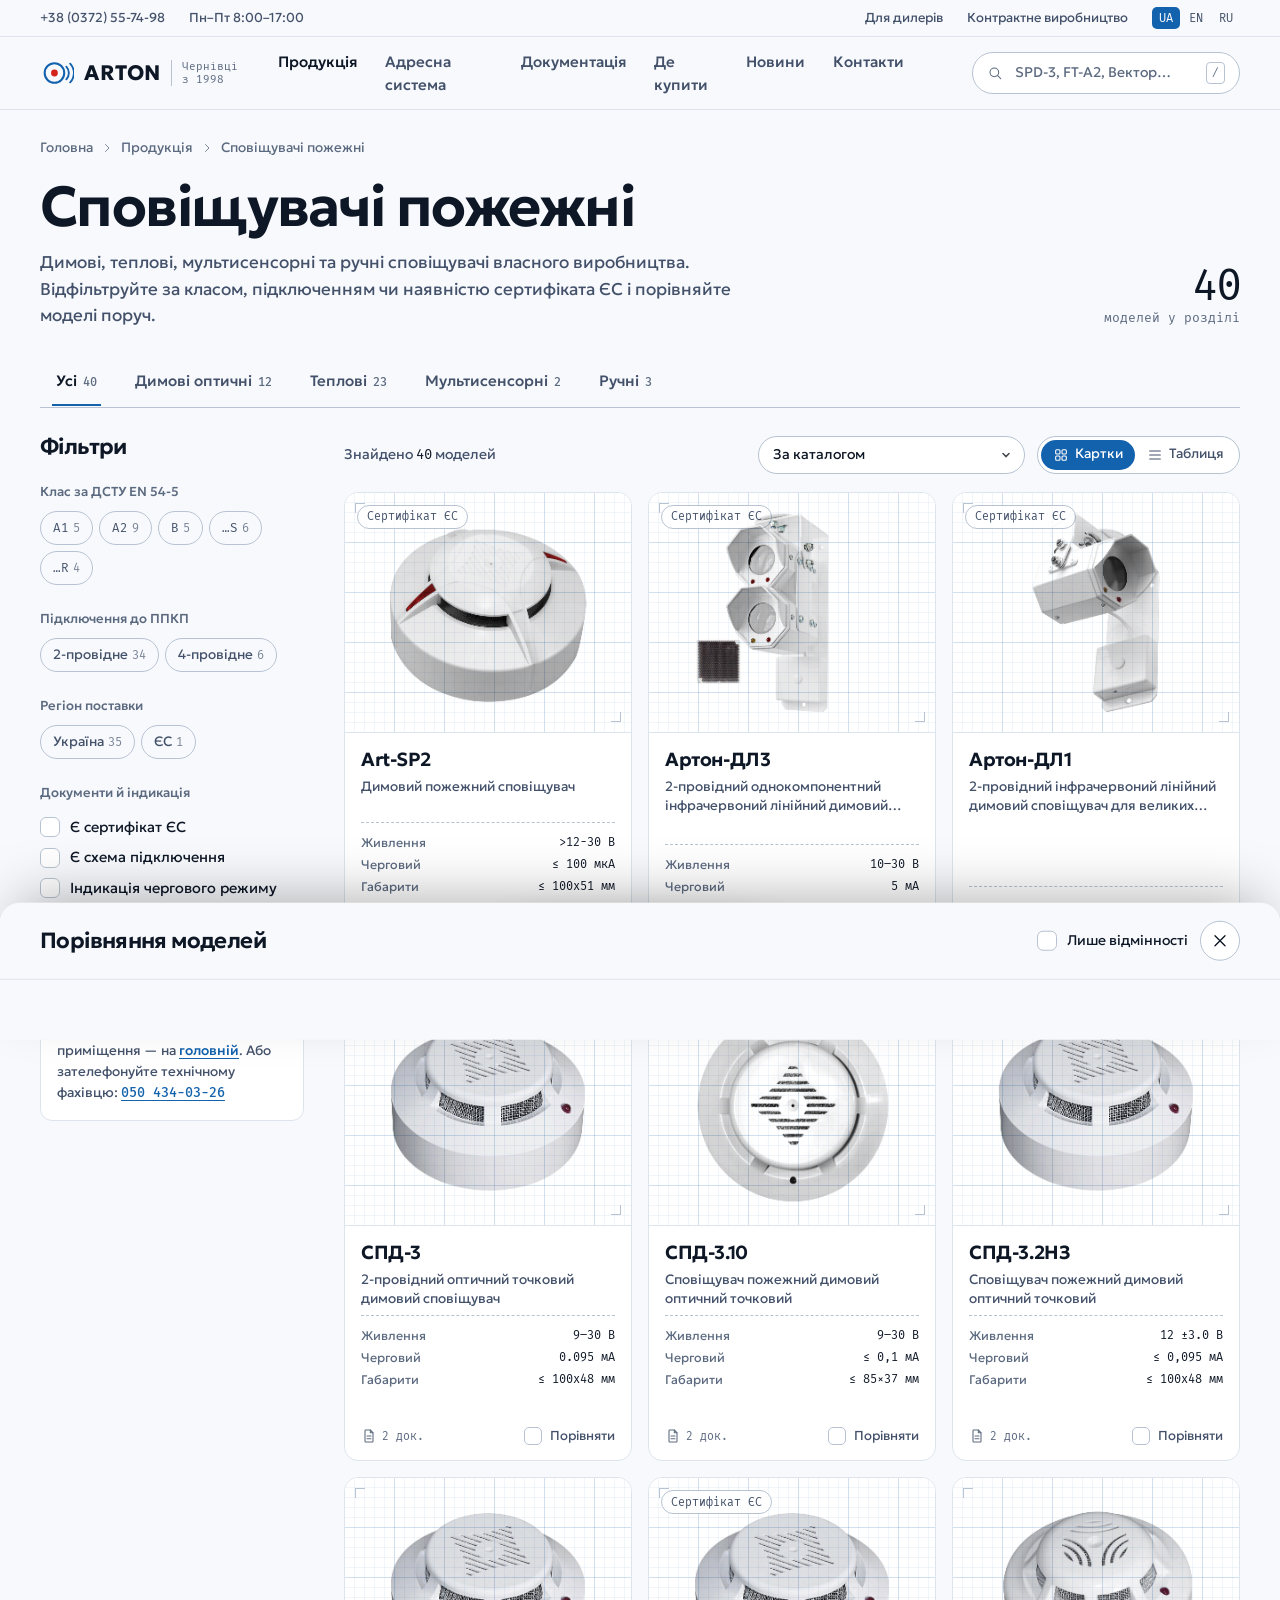
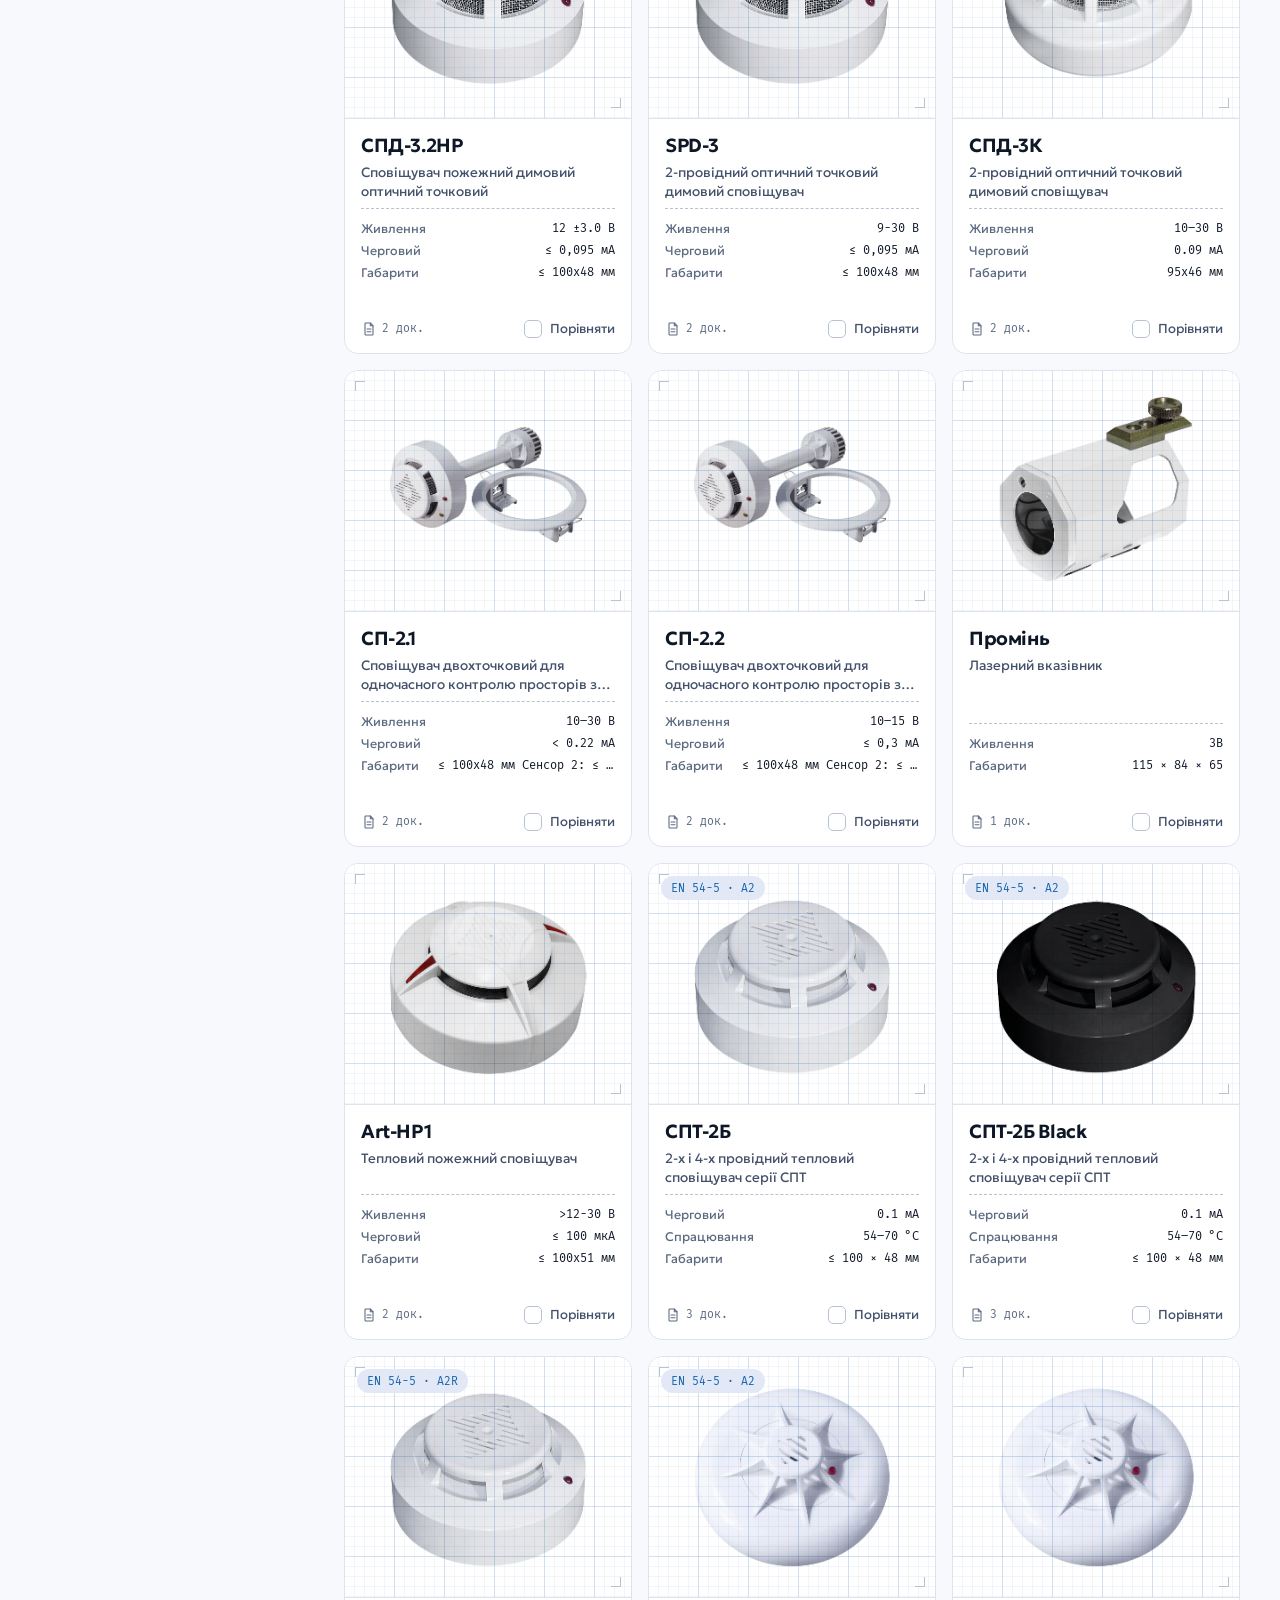
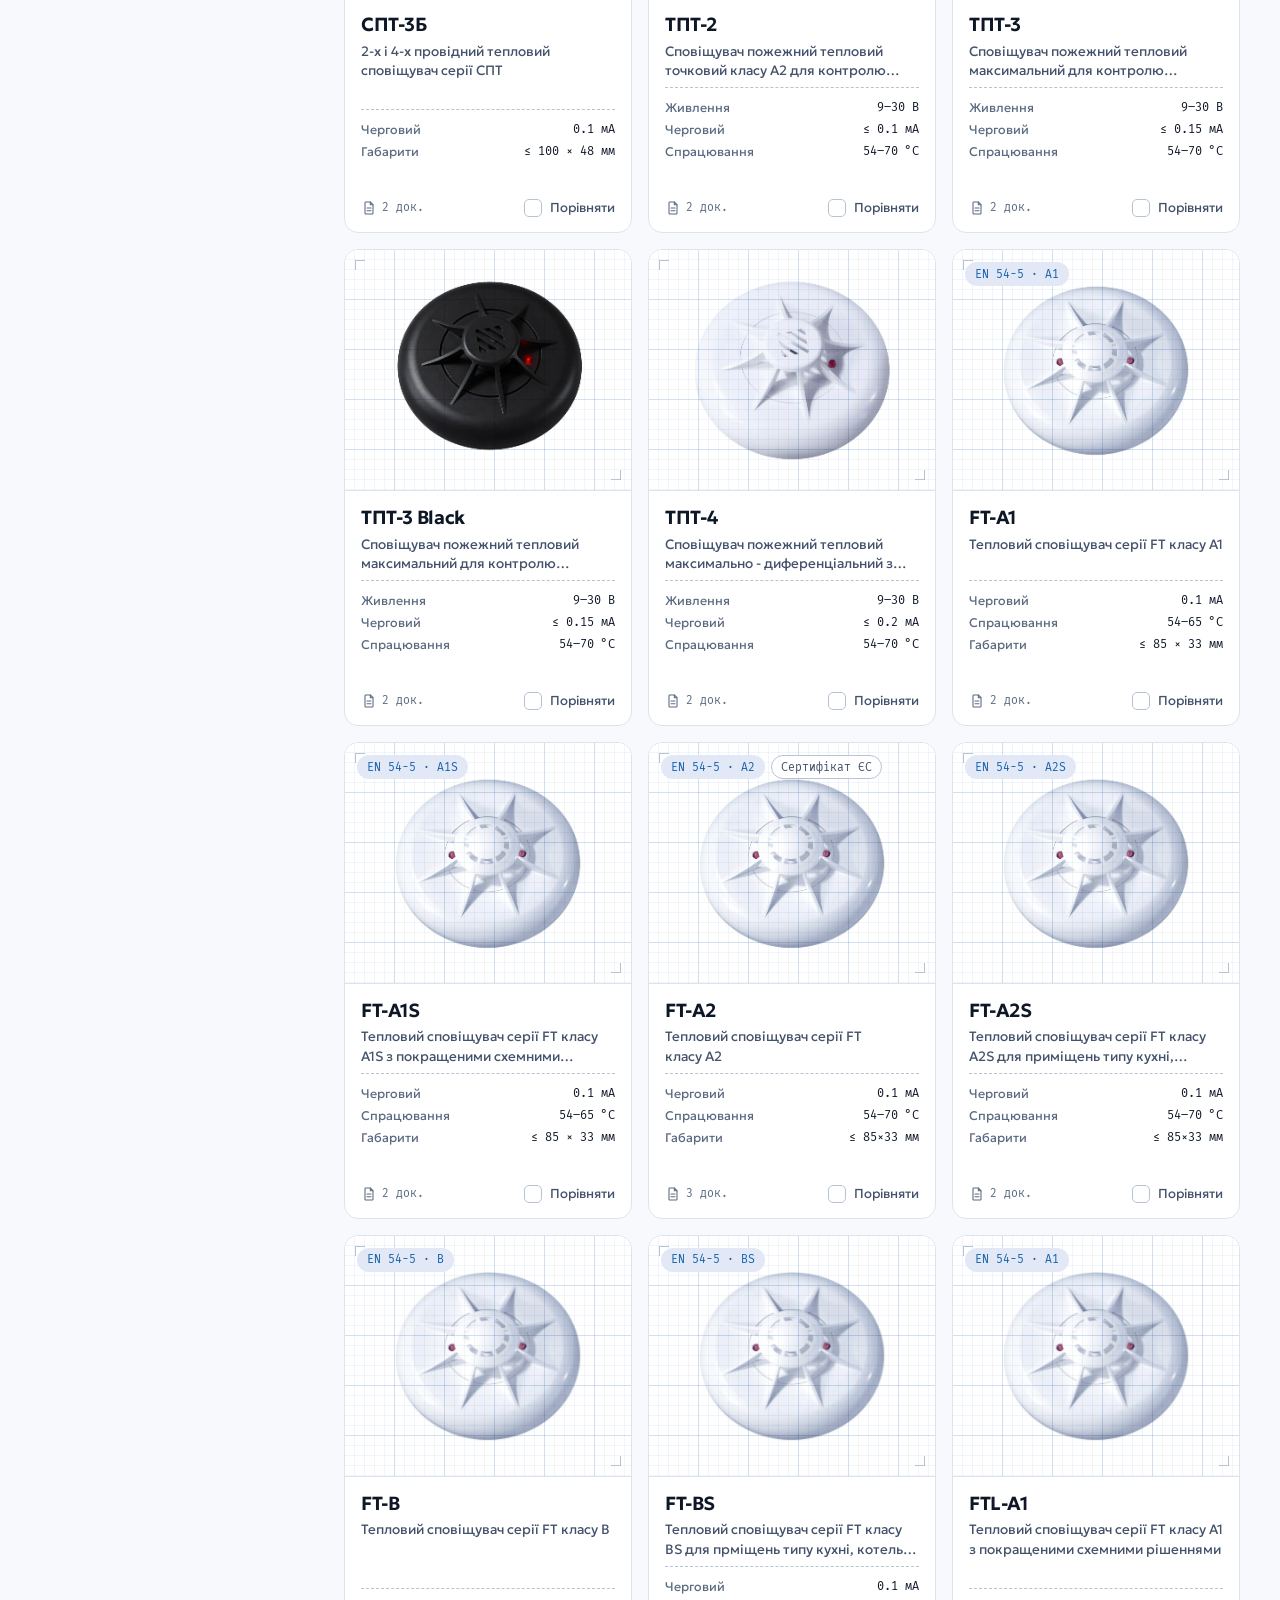
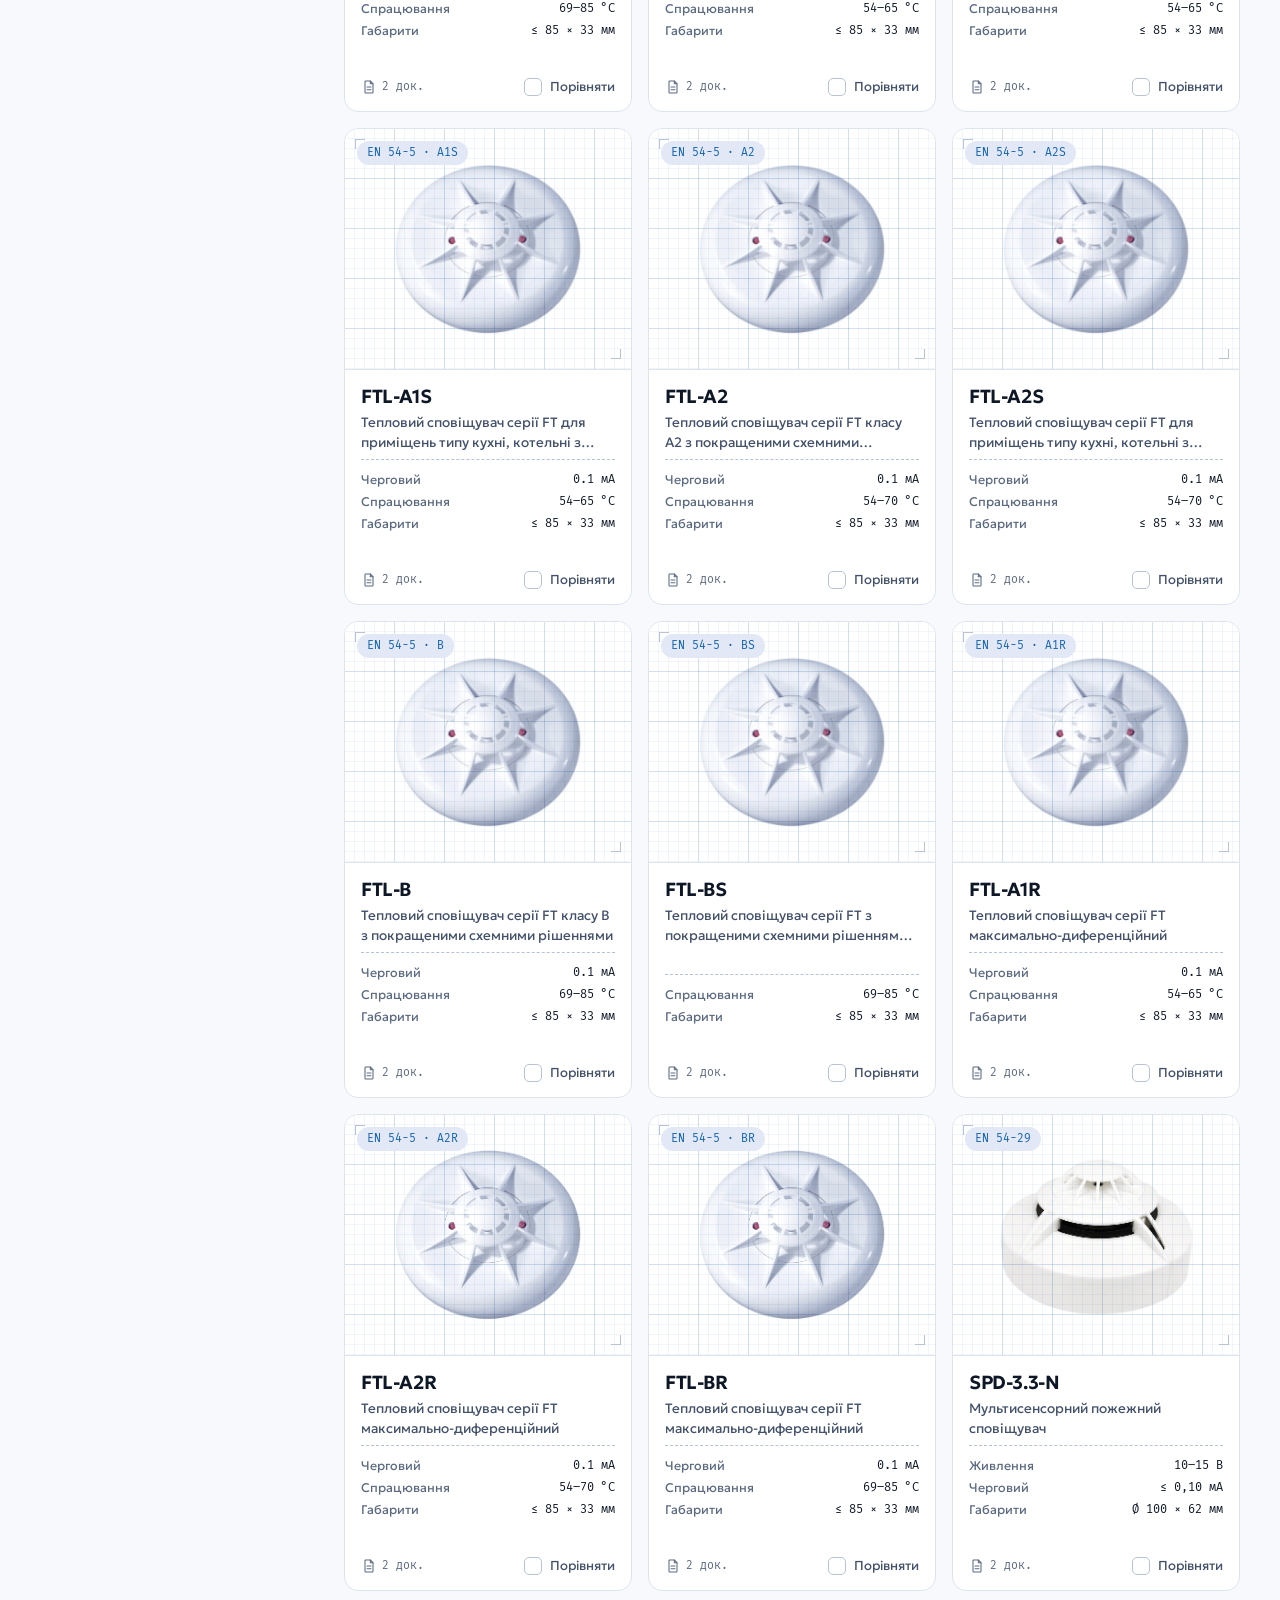
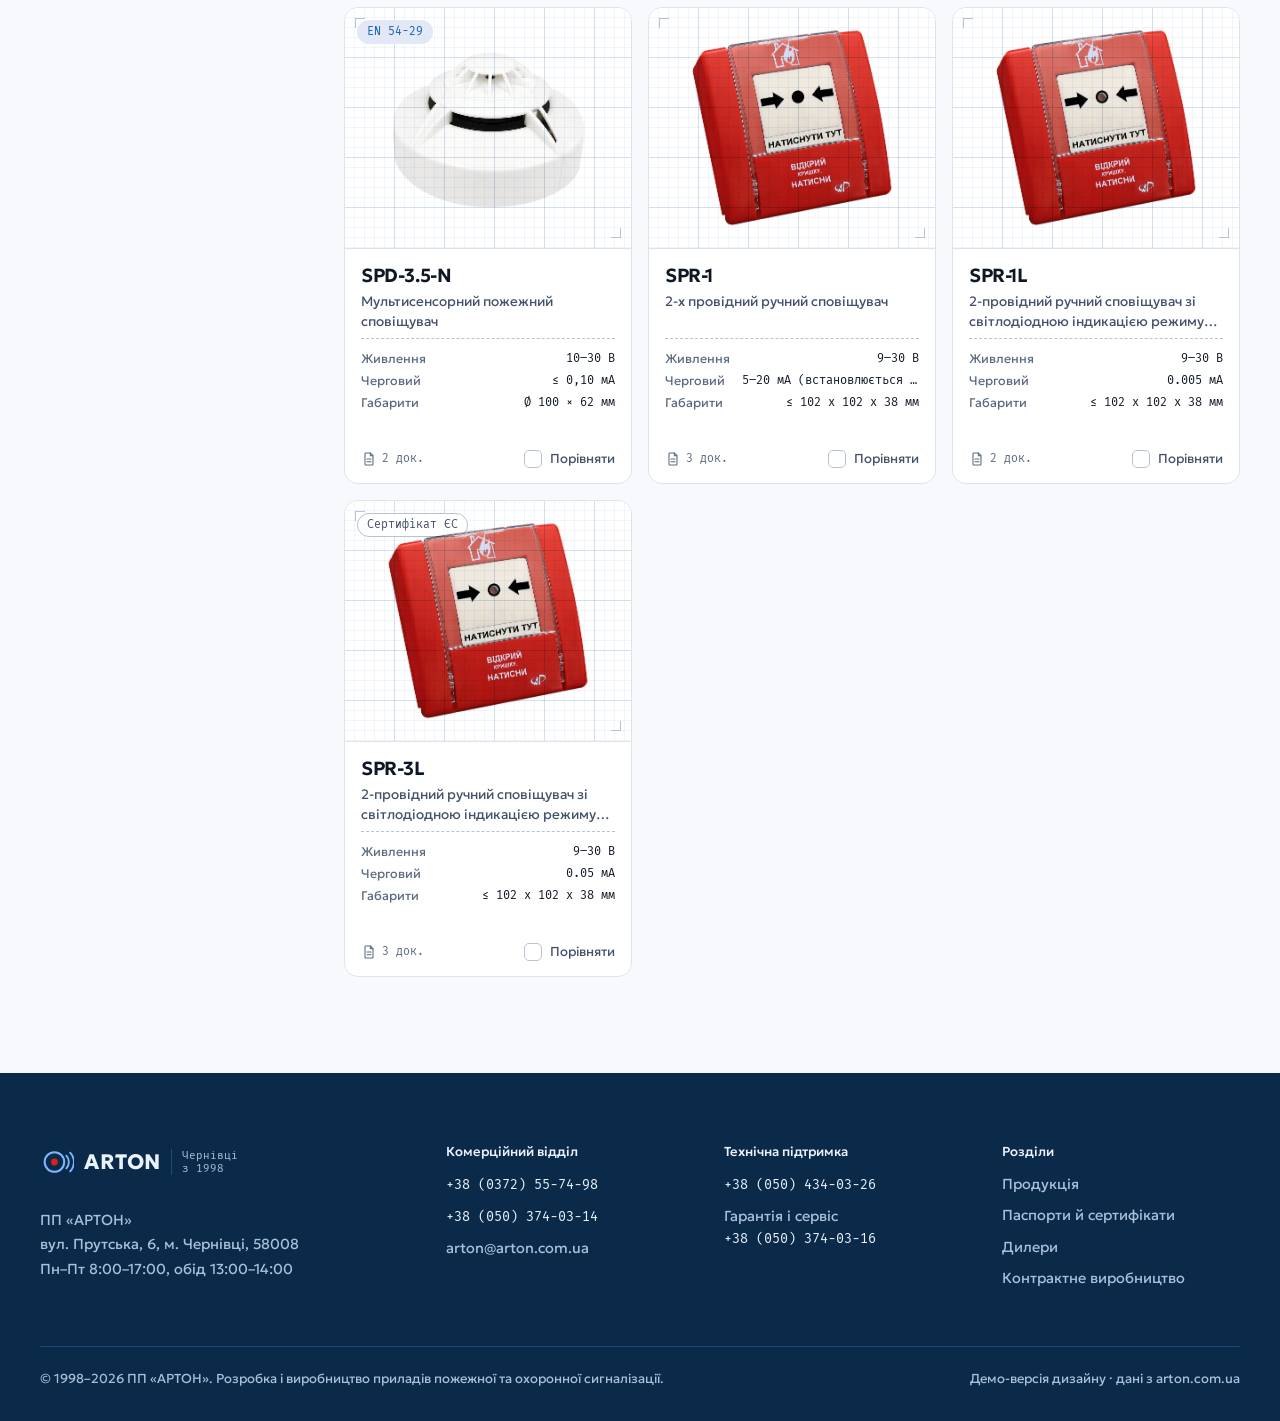
==== catalog.html @ 9c78bb7f "Демо редизайну сайту АРТОН: головна, каталог, картка товару Co-Authored-By: Claude Opus 5.5 <noreply" ====
<!doctype html>
<html lang="uk">
<head>
<meta charset="utf-8">
<meta name="viewport" content="width=device-width, initial-scale=1">
<title>Сповіщувачі пожежні — каталог АРТОН</title>
<meta name="description" content="Димові, теплові, мультисенсорні та ручні пожежні сповіщувачі АРТОН: характеристики, класи ДСТУ EN 54-5, паспорти й сертифікати.">
<meta name="robots" content="noindex, nofollow">
<meta name="theme-color" content="#f7f9fc">
<link rel="preconnect" href="https://fonts.googleapis.com">
<link rel="preconnect" href="https://fonts.gstatic.com" crossorigin>
<link href="https://fonts.googleapis.com/css2?family=Geologica:wght,SHRP@300..800,0..100&family=Fira+Mono:wght@400;500&display=swap" rel="stylesheet">
<link rel="stylesheet" href="css/style.css?v=4">
</head>
<body data-page="catalog">
<div data-header></div>

<main class="wrap">
  <nav class="crumbs" aria-label="Навігація">
    <a href="index.html">Головна</a><svg class="icon" aria-hidden="true"><use href="#i-chev"/></svg>
    <a href="index.html#products">Продукція</a><svg class="icon" aria-hidden="true"><use href="#i-chev"/></svg>
    <span aria-current="page">Сповіщувачі пожежні</span>
  </nav>

  <header class="cat-head">
    <div>
      <h1>Сповіщувачі пожежні</h1>
      <p>Димові, теплові, мультисенсорні та ручні сповіщувачі власного виробництва. Відфільтруйте за класом, підключенням чи наявністю сертифіката ЄС і порівняйте моделі поруч.</p>
    </div>
    <div class="cat-head__count"><b class="num" data-total>0</b>моделей у розділі</div>
  </header>

  <div class="types" role="group" aria-label="Тип сповіщувача" data-types></div>

  <div class="cat">
    <aside class="filters" id="filters" aria-label="Фільтри">
      <div style="display:flex;justify-content:space-between;align-items:center" class="filters__mhead">
        <h2 style="font-size:22px">Фільтри</h2>
        <button class="sheet__close filters-btn" type="button" aria-label="Закрити фільтри" data-filters-close><svg class="icon" aria-hidden="true"><use href="#i-close"/></svg></button>
      </div>
      <div class="fgroup">
        <h3>Клас за ДСТУ EN 54-5</h3>
        <div class="fgroup__opts" data-f="cls"></div>
      </div>
      <div class="fgroup">
        <h3>Підключення до ППКП</h3>
        <div class="fgroup__opts" data-f="wires"></div>
      </div>
      <div class="fgroup">
        <h3>Регіон поставки</h3>
        <div class="fgroup__opts" data-f="region"></div>
      </div>
      <div class="fgroup">
        <h3>Документи й індикація</h3>
        <label class="check"><input type="checkbox" data-flag="eu">Є сертифікат ЄС</label>
        <label class="check"><input type="checkbox" data-flag="scheme">Є схема підключення</label>
        <label class="check"><input type="checkbox" data-flag="duty">Індикація чергового режиму</label>
      </div>
      <button class="filters__reset" type="button" data-reset>Скинути фільтри</button>
      <div class="filters__help">
        <b>Не знаєте, який клас потрібен?</b>
        Підбір за температурою приміщення — на <a href="index.html#select">головній</a>. Або зателефонуйте технічному фахівцю: <a class="mono" href="tel:+380504340326">050 434-03-26</a>
      </div>
      <button class="btn btn--ink filters-btn" type="button" data-filters-close style="width:100%">Показати результати</button>
    </aside>

    <section aria-label="Результати">
      <div class="toolbar">
        <button class="btn btn--line btn--s filters-btn" type="button" data-filters-open><svg class="icon" aria-hidden="true"><use href="#i-filter"/></svg>Фільтри</button>
        <span class="toolbar__found" aria-live="polite" data-found></span>
        <span class="toolbar__spacer"></span>
        <label class="sr-only" for="sort">Сортування</label>
        <select class="select" id="sort" data-sort>
          <option value="default">За каталогом</option>
          <option value="name">За назвою</option>
          <option value="standby">За струмом у черговому режимі</option>
          <option value="docs">За кількістю документів</option>
        </select>
        <div class="seg" role="group" aria-label="Вигляд">
          <button type="button" aria-pressed="true" data-view="grid"><svg class="icon icon--s" aria-hidden="true"><use href="#i-grid"/></svg>Картки</button>
          <button type="button" aria-pressed="false" data-view="table"><svg class="icon icon--s" aria-hidden="true"><use href="#i-rows"/></svg>Таблиця</button>
        </div>
      </div>
      <div data-results></div>
    </section>
  </div>
</main>

<div class="sheet-back" data-back></div>

<div class="tray" data-tray role="region" aria-label="Порівняння">
  <span class="tray__label">Порівняння</span>
  <div class="tray__items" data-tray-items></div>
  <button class="btn btn--light btn--s" type="button" data-compare-open><svg class="icon" aria-hidden="true"><use href="#i-compare"/></svg>Порівняти</button>
</div>

<section class="sheet" data-sheet aria-label="Порівняння моделей" aria-hidden="true">
  <div class="sheet__head">
    <h2>Порівняння моделей</h2>
    <div style="display:flex;gap:12px;align-items:center">
      <label class="check" style="font-size:14px"><input type="checkbox" data-only-diff>Лише відмінності</label>
      <button class="sheet__close" type="button" aria-label="Закрити порівняння" data-sheet-close><svg class="icon" aria-hidden="true"><use href="#i-close"/></svg></button>
    </div>
  </div>
  <div class="sheet__body"><div class="cmp-wrap" data-cmp-body></div></div>
</section>

<div data-footer></div>

<script src="js/products.js?v=4"></script>
<script src="js/app.js?v=4"></script>
<script src="js/catalog.js?v=4"></script>
</body>
</html>
---- css/style.css ----
/* ============================================================
   АРТОН — демо «Протокол випробувань»
   Світ: сертифікаційна лабораторія EN 54 — міліметрівка,
   крива нагріву, таблиці протоколу, зразки з розмірними лініями.
   Червоний — лише поріг «Пожежа».
   ============================================================ */

:root {
  --paper: #f7f9fc;
  --sheet: #ffffff;
  --sheet-2: #edf2f8;
  --rule: #dde4ed;
  --rule-strong: #b7c3d2;
  --mm-minor: rgba(19, 98, 173, 0.06);
  --mm-major: rgba(19, 98, 173, 0.14);
  --ink: #0e1726;
  --ink-2: #43516a;
  --ink-3: #5c6a80;
  --brand: #1362ad;
  --brand-hover: #0f5397;
  --brand-deep: #0b2a4a;
  --trace: #1362ad;
  --trace-soft: rgba(19, 98, 173, 0.1);
  --alarm: #e0251b;
  --alarm-soft: rgba(224, 37, 27, 0.12);
  --ok: #1d7a45;

  --chamber: #0b2a4a;
  --chamber-2: #0f355c;
  --chamber-line: #22497a;
  --chamber-ink: #eaf2fb;
  --chamber-ink-2: #a9c0da;
  --chamber-trace: #7db6ff;

  --font: "Geologica", "Segoe UI", system-ui, sans-serif;
  --mono: "Fira Mono", ui-monospace, "SF Mono", Menlo, monospace;

  --wrap: 1360px;
  --gutter: clamp(16px, 3.2vw, 40px);
  --radius: 14px;
  --radius-s: 8px;
  --ease: cubic-bezier(0.16, 1, 0.3, 1);
  --shadow: 0 1px 2px rgba(11, 42, 74, 0.06), 0 14px 36px -14px rgba(11, 42, 74, 0.22);
}

*,
*::before,
*::after { box-sizing: border-box; }

html {
  -webkit-text-size-adjust: 100%;
  text-size-adjust: 100%;
  scroll-behavior: smooth;
  scrollbar-color: var(--rule-strong) var(--paper);
}

body {
  margin: 0;
  background: var(--paper);
  color: var(--ink);
  font-family: var(--font);
  font-size: 16px;
  line-height: 1.55;
  font-variation-settings: "SHRP" 0;
  -webkit-font-smoothing: antialiased;
  text-rendering: optimizeLegibility;
}

::selection { background: var(--trace); color: #fff; }

img { max-width: 100%; display: block; }
a { color: inherit; text-decoration-thickness: 1px; text-underline-offset: 0.2em; }
button, input, select { font: inherit; color: inherit; }
button { cursor: pointer; }

:focus-visible {
  outline: 2px solid var(--trace);
  outline-offset: 3px;
  border-radius: 4px;
}

h1, h2, h3, h4 {
  margin: 0;
  font-weight: 620;
  letter-spacing: -0.028em;
  line-height: 1.04;
  text-wrap: balance;
  font-variation-settings: "SHRP" 60;
}

p { margin: 0; text-wrap: pretty; }

.mono,
.num {
  font-family: var(--mono);
  font-variant-numeric: tabular-nums;
  letter-spacing: 0;
}

.wrap {
  width: 100%;
  max-width: var(--wrap);
  margin: 0 auto;
  padding: 0 var(--gutter);
}

.sr-only {
  position: absolute; width: 1px; height: 1px; padding: 0; margin: -1px;
  overflow: hidden; clip: rect(0, 0, 0, 0); white-space: nowrap; border: 0;
}

.icon { width: 20px; height: 20px; flex: none; stroke: currentColor; fill: none; stroke-width: 1.6; stroke-linecap: round; stroke-linejoin: round; }
.icon--s { width: 16px; height: 16px; }

/* ---------- міліметрівка: тільки під графіками та зразками ---------- */
.mm {
  background-color: var(--sheet);
  background-image:
    linear-gradient(var(--mm-major) 1px, transparent 1px),
    linear-gradient(90deg, var(--mm-major) 1px, transparent 1px),
    linear-gradient(var(--mm-minor) 1px, transparent 1px),
    linear-gradient(90deg, var(--mm-minor) 1px, transparent 1px);
  background-size: 50px 50px, 50px 50px, 10px 10px, 10px 10px;
  background-position: -1px -1px;
}

/* ============================ Buttons ============================ */
.btn {
  --h: 48px;
  display: inline-flex; align-items: center; justify-content: center; gap: 10px;
  height: var(--h); padding: 0 22px;
  border-radius: 999px; border: 1px solid transparent;
  font-weight: 560; font-size: 15px; letter-spacing: -0.005em;
  text-decoration: none; white-space: nowrap;
  transition: background-color 0.25s var(--ease), color 0.25s var(--ease), border-color 0.25s var(--ease), transform 0.25s var(--ease);
}
.btn:active { transform: translateY(1px); }
.btn--ink { background: var(--brand); color: #fff; }
.btn--ink:hover { background: var(--brand-hover); }
.btn--line { border-color: var(--rule-strong); background: transparent; }
.btn--line:hover { border-color: var(--ink); }
.btn--light { background: var(--chamber-ink); color: var(--chamber); }
.btn--light:hover { background: #fff; }
.btn--s { --h: 38px; padding: 0 16px; font-size: 14px; }
.btn .icon { width: 18px; height: 18px; }

.link-arrow {
  display: inline-flex; align-items: center; gap: 8px;
  font-weight: 560; text-decoration: none;
  border-bottom: 1px solid currentColor; padding-bottom: 2px;
}
.link-arrow .icon { width: 16px; height: 16px; transition: transform 0.3s var(--ease); }
.link-arrow:hover .icon { transform: translateX(3px); }

/* ============================ Header ============================ */
.topbar {
  border-bottom: 1px solid var(--rule);
  font-size: 13px; color: var(--ink-2);
}
.topbar .wrap { display: flex; align-items: center; gap: 24px; height: 36px; }
.topbar a { text-decoration: none; }
.topbar a:hover { color: var(--ink); }
.topbar__spacer { flex: 1; }
.topbar__langs { display: flex; gap: 2px; }
.topbar__langs a { padding: 2px 7px; border-radius: 5px; font-family: var(--mono); font-size: 12px; }
.topbar__langs a[aria-current] { background: var(--brand); color: #fff; }

.header {
  position: sticky; top: 0; z-index: 50;
  background: color-mix(in srgb, var(--paper) 88%, transparent);
  backdrop-filter: saturate(1.4) blur(14px);
  -webkit-backdrop-filter: saturate(1.4) blur(14px);
  border-bottom: 1px solid var(--rule);
}
.header .wrap { display: flex; align-items: center; gap: 28px; height: 72px; }

.logo { display: inline-flex; align-items: center; gap: 10px; text-decoration: none; flex: none; }
.logo svg { width: 34px; height: 34px; color: var(--brand); }
.footer .logo svg { color: var(--chamber-trace); }
.logo__word { font-weight: 720; font-size: 21px; letter-spacing: 0.04em; font-variation-settings: "SHRP" 100; }
.logo__since { font-family: var(--mono); font-size: 11px; color: var(--ink-3); border-left: 1px solid var(--rule-strong); padding-left: 10px; line-height: 1.2; }

.nav { display: flex; gap: 4px; }
.nav a {
  padding: 8px 12px; border-radius: 8px;
  font-size: 15px; font-weight: 500; text-decoration: none; color: var(--ink-2);
  transition: color 0.2s, background-color 0.2s;
}
.nav a:hover { color: var(--ink); background: var(--sheet-2); }
.nav a[aria-current="page"] { color: var(--ink); }

.header__spacer { flex: 1; }

.search {
  position: relative; display: flex; align-items: center;
  width: 280px; height: 42px; padding: 0 14px 0 40px;
  border: 1px solid var(--rule-strong); border-radius: 999px; background: var(--sheet);
  transition: border-color 0.2s, box-shadow 0.2s;
}
.search:focus-within { border-color: var(--ink); box-shadow: 0 0 0 4px var(--trace-soft); }
.search .icon { position: absolute; left: 14px; color: var(--ink-3); }
.search input { border: 0; outline: 0; background: none; width: 100%; font-size: 14px; }
.search input::placeholder { color: var(--ink-3); }
.search kbd { font-family: var(--mono); font-size: 11px; color: var(--ink-3); border: 1px solid var(--rule-strong); border-radius: 4px; padding: 1px 5px; }

.search-pop {
  position: absolute; top: calc(100% + 8px); left: 0; right: 0; z-index: 60;
  background: var(--sheet); border: 1px solid var(--rule); border-radius: 12px;
  box-shadow: var(--shadow); padding: 6px; display: none;
}
.search-pop.is-open { display: block; }
.search-pop a {
  display: grid; grid-template-columns: 40px 1fr; gap: 10px; align-items: center;
  padding: 6px 8px; border-radius: 8px; text-decoration: none;
}
.search-pop a:hover, .search-pop a.is-active { background: var(--sheet-2); }
.search-pop img { width: 40px; height: 40px; object-fit: contain; mix-blend-mode: multiply; }
.search-pop b { display: block; font-weight: 600; font-size: 14px; }
.search-pop span { font-size: 12px; color: var(--ink-3); }
.search-pop__empty { padding: 12px; font-size: 14px; color: var(--ink-2); }

.menu-btn { display: none; width: 44px; height: 44px; border-radius: 10px; border: 1px solid var(--rule-strong); background: var(--sheet); align-items: center; justify-content: center; }

/* ============================ Hero ============================ */
.hero { padding: clamp(40px, 6vw, 88px) 0 clamp(40px, 5vw, 72px); }
.hero__grid { display: grid; grid-template-columns: minmax(0, 5fr) minmax(0, 7fr); gap: clamp(32px, 5vw, 72px); align-items: center; }
.hero h1 { font-size: clamp(2.6rem, 4.3vw, 4.4rem); font-weight: 640; }
.hero h1 em { font-style: normal; color: var(--brand); }
.hero__lead { margin-top: 24px; font-size: clamp(17px, 1.35vw, 19px); color: var(--ink-2); max-width: 36ch; }
.hero__actions { margin-top: 34px; display: flex; flex-wrap: wrap; align-items: center; gap: 14px 24px; }
.hero__search { margin-top: 36px; max-width: 460px; }
.hero__search .search { width: 100%; height: 52px; }
.hero__search-hint { margin-top: 10px; font-size: 13px; color: var(--ink-3); }
.hero__search-hint button { border: 0; background: none; padding: 0; font-family: var(--mono); font-size: 12px; color: var(--ink-2); text-decoration: underline; text-underline-offset: 3px; text-decoration-color: var(--rule-strong); }
.hero__search-hint button:hover { color: var(--ink); text-decoration-color: currentColor; }

/* ---------- Протокол-графік ---------- */
.test {
  position: relative;
  border-radius: 18px;
  overflow: hidden;
  box-shadow: 0 30px 60px -30px rgba(11, 42, 74, 0.55);
  background: var(--brand);
  color: #fff;
}
.test .mm {
  background-color: var(--brand);
  background-image:
    linear-gradient(rgba(255,255,255,.16) 1px, transparent 1px),
    linear-gradient(90deg, rgba(255,255,255,.16) 1px, transparent 1px),
    linear-gradient(rgba(255,255,255,.06) 1px, transparent 1px),
    linear-gradient(90deg, rgba(255,255,255,.06) 1px, transparent 1px);
}
.test__head {
  display: flex; align-items: center; gap: 16px; flex-wrap: wrap;
  padding: 14px 18px; border-bottom: 1px solid rgba(255,255,255,.18);
  font-size: 13px; color: rgba(255,255,255,.78);
}
.test__head b { color: #fff; font-weight: 600; }
.test__readout { margin-left: auto; display: flex; gap: 18px; font-family: var(--mono); font-size: 13px; color: #fff; }
.test__readout span { color: rgba(255,255,255,.65); }
.test__plot { position: relative; aspect-ratio: 16 / 10.4; }
.test__plot svg { position: absolute; inset: 0; width: 100%; height: 100%; overflow: visible; }
.test__foot {
  display: flex; align-items: center; gap: 16px; flex-wrap: wrap;
  padding: 12px 18px; border-top: 1px solid rgba(255,255,255,.18); font-size: 12.5px; color: rgba(255,255,255,.75);
}
.test__foot .legend { display: inline-flex; align-items: center; gap: 8px; }
.test__foot .legend i { width: 18px; height: 2px; background: #fff; display: inline-block; }
.test__foot .legend i.r { background: #ff5a4f; height: 8px; border-radius: 2px; }
.test__replay {
  margin-left: auto; display: inline-flex; align-items: center; gap: 6px;
  border: 1px solid rgba(255,255,255,.4); background: transparent; border-radius: 999px; padding: 5px 12px; font-size: 12.5px; color: #fff;
}
.test__replay:hover { background: #fff; color: var(--brand); }

.axis text { font-family: var(--mono); font-size: 11px; fill: rgba(255,255,255,.7); }
.axis line { stroke: rgba(255,255,255,.45); stroke-width: 1; }
.band rect.zone { fill: rgba(255,255,255,.12); transition: fill 0.4s var(--ease); }
.band line.tick { stroke: rgba(255,255,255,.85); stroke-width: 1.4; }
.band text { font-family: var(--mono); font-size: 12px; fill: rgba(255,255,255,.8); transition: fill 0.3s; }
.band text.cls { font-family: var(--font); font-weight: 650; font-size: 15px; fill: #fff; }
.band.is-armed rect.zone { fill: rgba(255, 90, 79, 0.45); }
.band.is-fire rect.zone { fill: var(--alarm); }
.band.is-fire text.fire { fill: #fff; }
.band text.fire { opacity: 0; font-weight: 500; transition: opacity 0.3s; }
.band.is-fire text.fire { opacity: 1; }
.trace-line { fill: none; stroke: #fff; stroke-width: 2.6; stroke-linejoin: round; stroke-linecap: round; }
.trace-dot { fill: #fff; }
.trace-dot-halo { fill: #fff; opacity: 0.25; }
.trace-now { stroke: #fff; stroke-dasharray: 3 4; stroke-width: 1; opacity: 0.45; }
.fire-dot { fill: var(--alarm); }

.specimen-chip {
  position: absolute; left: 76px; top: 18px; color: var(--ink);
  display: grid; grid-template-columns: 76px auto; gap: 12px; align-items: center;
  padding: 10px 14px 10px 10px; border-radius: 12px;
  background: color-mix(in srgb, var(--sheet) 92%, transparent);
  border: 1px solid var(--rule); box-shadow: var(--shadow);
  backdrop-filter: blur(6px);
}
.specimen-chip img { width: 76px; height: 76px; object-fit: contain; mix-blend-mode: multiply; }
.specimen-chip b { display: block; font-size: 15px; font-weight: 650; }
.specimen-chip span { display: block; font-family: var(--mono); font-size: 12px; color: var(--ink-3); }
.specimen-chip .led { display: inline-block; width: 8px; height: 8px; border-radius: 50%; background: var(--rule-strong); margin-right: 6px; transition: background-color 0.3s, box-shadow 0.3s; vertical-align: 1px; }
.specimen-chip.is-fire .led { background: var(--alarm); box-shadow: 0 0 0 4px var(--alarm-soft); }
.specimen-chip .state { color: var(--ink-2); }
.specimen-chip.is-fire .state { color: var(--alarm); }

/* ============================ Report header strip ============================ */
.report {
  border-top: 2px solid var(--brand);
  border-bottom: 1px solid var(--rule-strong);
  display: grid; grid-template-columns: repeat(4, minmax(0, 1fr));
}
.report > div { padding: 18px 20px 20px 0; }
.report > div + div { padding-left: 20px; border-left: 1px solid var(--rule); }
.report dt { font-size: 13px; color: var(--ink-3); }
.report dd { margin: 6px 0 0; font-size: 17px; font-weight: 560; letter-spacing: -0.01em; line-height: 1.3; }
.report dd .mono { font-size: 15px; font-weight: 400; }

/* ============================ Sections ============================ */
.section { padding: clamp(72px, 9vw, 128px) 0; }
.section--tight { padding-top: clamp(48px, 6vw, 80px); }
.section__head { display: grid; grid-template-columns: minmax(0, 7fr) minmax(0, 5fr); gap: 32px 48px; align-items: end; margin-bottom: clamp(32px, 4vw, 56px); }
.section__head h2 { font-size: clamp(2rem, 3.6vw, 3.4rem); }
.section__head p { color: var(--ink-2); font-size: 17px; max-width: 46ch; }

/* ---------- Номенклатура (реєстр зразків) ---------- */
.register { border-top: 1px solid var(--ink); }
.register__row {
  display: grid; grid-template-columns: minmax(0, 4.2fr) minmax(0, 3.6fr) minmax(0, 3.2fr) 48px;
  gap: 24px; align-items: center;
  padding: 22px 0; border-bottom: 1px solid var(--rule-strong);
  text-decoration: none; position: relative;
  transition: background-color 0.3s var(--ease);
}
.register__row::before {
  content: ""; position: absolute; inset: 0 calc(var(--gutter) * -1);
  background: var(--sheet); opacity: 0; transition: opacity 0.3s var(--ease); z-index: -1;
}
.register__row:hover::before { opacity: 1; }
.register__name { font-size: clamp(1.35rem, 2vw, 1.9rem); font-weight: 600; letter-spacing: -0.024em; line-height: 1.1; font-variation-settings: "SHRP" 60; }
.register__name small { display: block; margin-top: 6px; font-family: var(--mono); font-size: 12.5px; color: var(--ink-3); letter-spacing: 0; font-weight: 400; }
.register__desc { color: var(--ink-2); font-size: 15px; }
.register__specimens { display: flex; justify-content: flex-end; }
.register__specimens img {
  width: 84px; height: 84px; object-fit: contain; mix-blend-mode: multiply;
  margin-left: -14px; transition: transform 0.45s var(--ease);
}
.register__row:hover .register__specimens img { transform: translateY(-4px); }
.register__row:hover .register__specimens img:nth-child(2) { transition-delay: 0.04s; }
.register__row:hover .register__specimens img:nth-child(3) { transition-delay: 0.08s; }
.register__go {
  width: 48px; height: 48px; border-radius: 50%; border: 1px solid var(--rule-strong);
  display: grid; place-items: center; transition: background-color 0.3s var(--ease), border-color 0.3s, color 0.3s;
}
.register__row:hover .register__go { background: var(--brand); border-color: var(--brand); color: #fff; }
.tag {
  display: inline-flex; align-items: center; gap: 6px; height: 24px; padding: 0 9px;
  border-radius: 999px; border: 1px solid var(--rule-strong);
  font-family: var(--mono); font-size: 11.5px; color: var(--ink-2); white-space: nowrap; letter-spacing: 0;
}
.tag--trace { border-color: transparent; background: var(--trace-soft); color: var(--trace); }
.tag--new { border-color: transparent; background: var(--alarm); color: #fff; }

/* ---------- Камера (темна секція підбору) ---------- */
.chamber { background: var(--chamber); color: var(--chamber-ink); }
.chamber .section__head p { color: var(--chamber-ink-2); }
.chamber ::selection { background: var(--chamber-trace); color: var(--chamber); }
.chamber__grid { display: grid; grid-template-columns: minmax(0, 5fr) minmax(0, 7fr); gap: clamp(32px, 5vw, 72px); align-items: start; }

.dial { border: 1px solid var(--chamber-line); border-radius: var(--radius); padding: 28px; background: var(--chamber-2); }
.dial__label { font-size: 15px; color: var(--chamber-ink-2); }
.dial__value { margin: 10px 0 18px; font-family: var(--mono); font-size: clamp(3.4rem, 6vw, 5rem); line-height: 1; letter-spacing: -0.03em; color: #fff; }
.dial__value span { font-size: 0.42em; color: var(--chamber-ink-2); margin-left: 4px; }
.range { -webkit-appearance: none; appearance: none; width: 100%; height: 36px; background: transparent; }
.range::-webkit-slider-runnable-track { height: 4px; border-radius: 4px; background: linear-gradient(90deg, var(--chamber-trace) var(--p, 30%), var(--chamber-line) var(--p, 30%)); }
.range::-moz-range-track { height: 4px; border-radius: 4px; background: var(--chamber-line); }
.range::-moz-range-progress { height: 4px; border-radius: 4px; background: var(--chamber-trace); }
.range::-webkit-slider-thumb { -webkit-appearance: none; width: 26px; height: 26px; margin-top: -11px; border-radius: 50%; background: #fff; border: 6px solid var(--chamber-trace); box-shadow: 0 2px 10px rgba(0,0,0,.4); }
.range::-moz-range-thumb { width: 14px; height: 14px; border-radius: 50%; background: #fff; border: 6px solid var(--chamber-trace); }
.dial__scale { display: flex; justify-content: space-between; font-family: var(--mono); font-size: 11.5px; color: var(--chamber-ink-2); margin-top: 2px; }

.switches { margin-top: 26px; display: grid; gap: 10px; }
.switch { display: grid; grid-template-columns: 44px 1fr; gap: 14px; align-items: start; cursor: pointer; padding: 14px; border-radius: 12px; border: 1px solid var(--chamber-line); transition: border-color 0.2s, background-color 0.2s; }
.switch:hover { border-color: #3d454c; }
.switch input { position: absolute; opacity: 0; pointer-events: none; }
.switch__track { width: 44px; height: 26px; border-radius: 999px; background: var(--chamber-line); position: relative; transition: background-color 0.25s var(--ease); }
.switch__track::after { content: ""; position: absolute; top: 3px; left: 3px; width: 20px; height: 20px; border-radius: 50%; background: #fff; transition: transform 0.3s var(--ease); }
.switch input:checked + .switch__track { background: var(--chamber-trace); }
.switch input:checked + .switch__track::after { transform: translateX(18px); }
.switch input:focus-visible + .switch__track { outline: 2px solid var(--chamber-trace); outline-offset: 3px; }
.switch b { display: block; font-weight: 560; font-size: 15px; }
.switch small { display: block; margin-top: 2px; color: var(--chamber-ink-2); font-size: 13.5px; line-height: 1.45; }
.dial__note { margin-top: 20px; font-size: 13px; color: var(--chamber-ink-2); line-height: 1.5; }

.classes { display: grid; gap: 12px; }
.cls {
  display: grid; grid-template-columns: 88px minmax(0, 1fr); gap: 20px;
  padding: 22px; border-radius: var(--radius); border: 1px solid var(--chamber-line);
  transition: opacity 0.4s var(--ease), border-color 0.4s var(--ease), background-color 0.4s var(--ease);
}
.cls.is-off { opacity: 0.38; }
.cls.is-best { border-color: var(--chamber-trace); background: rgba(127, 156, 255, 0.07); }
.cls__code { font-size: 44px; font-weight: 680; letter-spacing: -0.04em; line-height: 0.9; font-variation-settings: "SHRP" 100; }
.cls__code small { display: block; margin-top: 10px; font-family: var(--mono); font-size: 11.5px; letter-spacing: 0; font-weight: 400; color: var(--chamber-ink-2); line-height: 1.4; }
.cls__meta { display: flex; flex-wrap: wrap; gap: 6px 20px; font-size: 13.5px; color: var(--chamber-ink-2); }
.cls__meta b { color: var(--chamber-ink); font-family: var(--mono); font-weight: 400; }
.cls__verdict { margin: 10px 0 12px; font-weight: 560; font-size: 16px; }
.cls__models { display: flex; flex-wrap: wrap; gap: 8px; }
.cls__models a {
  display: inline-flex; align-items: center; gap: 8px; height: 38px; padding: 0 12px 0 4px;
  border-radius: 999px; background: var(--chamber-2); border: 1px solid var(--chamber-line);
  font-family: var(--mono); font-size: 13px; text-decoration: none; transition: border-color 0.2s, background-color 0.2s;
}
.cls__models a:hover { border-color: var(--chamber-ink-2); background: #1d2226; }
.cls__models img { width: 30px; height: 30px; border-radius: 50%; background: #f4f5f1; object-fit: contain; padding: 2px; }
.cls__empty { font-size: 13.5px; color: var(--chamber-ink-2); }

/* ---------- Вектор: однолінійна схема ---------- */
.vektor { display: grid; grid-template-columns: minmax(0, 7fr) minmax(0, 5fr); gap: clamp(32px, 5vw, 72px); align-items: center; }
.scheme { border: 1px solid var(--rule-strong); border-radius: var(--radius); overflow: hidden; background: var(--sheet); box-shadow: var(--shadow); }
.scheme svg { display: block; width: 100%; height: auto; }
.scheme text { font-family: var(--mono); font-size: 14px; fill: var(--ink-2); }
.scheme text.t { font-family: var(--font); font-weight: 600; font-size: 17px; fill: var(--ink); }
.scheme .wire { stroke: var(--brand-deep); stroke-width: 1.8; fill: none; }
.scheme .pulse { stroke: var(--trace); stroke-width: 2.6; fill: none; stroke-dasharray: 26 600; animation: pulse 3.2s linear infinite; }
@keyframes pulse { from { stroke-dashoffset: 626; } to { stroke-dashoffset: 0; } }
.scheme .node rect, .scheme .node circle.body { fill: var(--sheet); stroke: var(--brand-deep); stroke-width: 1.6; }
.scheme .node:hover rect, .scheme .node:hover circle.body { fill: #fff; stroke: var(--trace); }
.scheme__cap { display: flex; justify-content: space-between; gap: 16px; padding: 12px 18px; border-top: 1px solid var(--rule); font-size: 12.5px; color: var(--ink-3); }
.vektor h2 { font-size: clamp(2rem, 3.6vw, 3.4rem); }
.vektor__text p { margin-top: 20px; color: var(--ink-2); font-size: 17px; max-width: 44ch; }
.vektor__list { margin: 28px 0 0; padding: 0; list-style: none; border-top: 1px solid var(--rule-strong); }
.vektor__list li { display: flex; align-items: center; justify-content: space-between; gap: 16px; padding: 14px 0; border-bottom: 1px solid var(--rule); font-size: 15px; }
.vektor__list a { text-decoration: none; display: flex; align-items: center; justify-content: space-between; gap: 16px; width: 100%; }
.vektor__list a:hover span:first-child { text-decoration: underline; }
.vektor__list .mono { font-size: 12.5px; color: var(--ink-3); }

/* ---------- Документація ---------- */
.docs { display: grid; grid-template-columns: minmax(0, 4fr) minmax(0, 8fr); gap: clamp(32px, 5vw, 72px); align-items: start; }
.docs h2 { font-size: clamp(2rem, 3.6vw, 3.4rem); }
.docs__intro p { margin-top: 18px; color: var(--ink-2); font-size: 17px; }
.docs__filter { margin-top: 28px; display: flex; flex-wrap: wrap; gap: 8px; }
.chip {
  height: 36px; padding: 0 14px; border-radius: 999px; border: 1px solid var(--rule-strong); background: transparent;
  font-size: 14px; color: var(--ink-2); transition: all 0.2s var(--ease);
}
.chip:hover { border-color: var(--ink); color: var(--ink); }
.chip[aria-pressed="true"] { background: var(--brand); border-color: var(--brand); color: #fff; }
.chip .num { font-size: 12px; margin-left: 4px; opacity: 0.7; }

.table { width: 100%; border-collapse: collapse; font-size: 14.5px; }
.table th { text-align: left; font-weight: 500; font-size: 12.5px; color: var(--ink-3); padding: 0 12px 10px 0; border-bottom: 1px solid var(--ink); white-space: nowrap; }
.table td { padding: 13px 12px 13px 0; border-bottom: 1px solid var(--rule); vertical-align: middle; }
.table tr:hover td { background: var(--sheet); }
.table .num { font-size: 13px; color: var(--ink-2); white-space: nowrap; }
.table a { text-decoration: none; }
.table a:hover { text-decoration: underline; }
.doc-kind { display: inline-flex; align-items: center; gap: 8px; }
.doc-kind i { width: 8px; height: 8px; border-radius: 2px; background: var(--ink); }
.doc-kind i.cert_eu { background: var(--trace); }
.doc-kind i.cert_ua { background: #8a6d1d; }
.doc-kind i.scheme { background: var(--ok); }
.pdf-link { display: inline-flex; align-items: center; gap: 6px; font-weight: 560; }
.docs__more { margin-top: 18px; font-size: 14px; color: var(--ink-3); }

/* ---------- Де купити ---------- */
.buy { display: grid; grid-template-columns: minmax(0, 4fr) minmax(0, 8fr); gap: clamp(32px, 5vw, 72px); }
.buy h2 { font-size: clamp(2rem, 3.6vw, 3.4rem); }
.buy__intro p { margin-top: 18px; color: var(--ink-2); font-size: 17px; }
.cities { margin-top: 28px; display: flex; flex-wrap: wrap; gap: 8px; }
.dealers { display: grid; grid-template-columns: repeat(2, minmax(0, 1fr)); gap: 0 32px; border-top: 1px solid var(--ink); }
.dealer { padding: 20px 0; border-bottom: 1px solid var(--rule); }
.dealer b { display: block; font-size: 17px; font-weight: 600; letter-spacing: -0.01em; }
.dealer p { margin-top: 6px; font-size: 14.5px; color: var(--ink-2); }
.dealer .mono { font-size: 13.5px; color: var(--ink); margin-top: 8px; display: block; }
.dealer a { color: var(--trace); }
.dealer--hq b::after { content: "АРТОН"; margin-left: 10px; vertical-align: 2px; font-family: var(--mono); font-size: 11px; font-weight: 400; padding: 2px 8px; border-radius: 999px; background: var(--brand); color: #fff; }
.buy__cta { margin-top: 36px; padding: 24px; border-radius: var(--radius); background: var(--sheet); border: 1px solid var(--rule); display: grid; gap: 14px; }
.buy__cta b { font-size: 18px; font-weight: 600; letter-spacing: -0.01em; }
.buy__cta p { margin: 0; font-size: 14.5px; }

/* ---------- Новини ---------- */
.journal { border-top: 1px solid var(--ink); }
.journal a {
  display: grid; grid-template-columns: 150px minmax(0, 1fr) 40px; gap: 28px; align-items: baseline;
  padding: 24px 0; border-bottom: 1px solid var(--rule-strong); text-decoration: none;
}
.journal time { font-family: var(--mono); font-size: 13px; color: var(--ink-3); }
.journal h3 { font-size: clamp(1.15rem, 1.6vw, 1.5rem); font-weight: 580; letter-spacing: -0.02em; line-height: 1.25; }
.journal p { margin-top: 8px; color: var(--ink-2); font-size: 15px; max-width: 72ch; }
.journal .icon { color: var(--ink-3); transition: transform 0.3s var(--ease), color 0.3s; }
.journal a:hover h3 { color: var(--trace); }
.journal a:hover .icon { transform: translateX(4px); color: var(--ink); }

/* ============================ Footer ============================ */
.footer { background: var(--chamber); color: var(--chamber-ink-2); padding: 72px 0 32px; font-size: 14.5px; }
.footer a { text-decoration: none; }
.footer a:hover { color: #fff; }
.footer__grid { display: grid; grid-template-columns: minmax(0, 4fr) repeat(3, minmax(0, 2.6fr)); gap: 40px; }
.footer .logo { color: var(--chamber-ink); }
.footer .logo__since { border-color: var(--chamber-line); color: var(--chamber-ink-2); }
.footer h4 { font-size: 13px; font-weight: 500; color: var(--chamber-ink); letter-spacing: 0; margin-bottom: 14px; }
.footer ul { list-style: none; margin: 0; padding: 0; display: grid; gap: 9px; }
.footer address { font-style: normal; margin-top: 22px; line-height: 1.7; }
.footer .mono { color: var(--chamber-ink); font-size: 13.5px; }
.footer__bottom { margin-top: 56px; padding-top: 22px; border-top: 1px solid var(--chamber-line); display: flex; flex-wrap: wrap; gap: 12px 32px; justify-content: space-between; font-size: 13px; }

/* ============================ Catalog ============================ */
.crumbs { display: flex; flex-wrap: wrap; gap: 8px; align-items: center; font-size: 13.5px; color: var(--ink-3); padding-top: 28px; }
.crumbs a { text-decoration: none; }
.crumbs a:hover { color: var(--ink); text-decoration: underline; }
.crumbs svg { width: 12px; height: 12px; }

.cat-head { display: grid; grid-template-columns: minmax(0, 1fr) auto; gap: 24px; align-items: end; padding: 18px 0 28px; }
.cat-head h1 { font-size: clamp(2.3rem, 4.4vw, 4rem); }
.cat-head p { margin-top: 14px; color: var(--ink-2); font-size: 17px; max-width: 58ch; }
.cat-head__count { font-family: var(--mono); font-size: 13px; color: var(--ink-3); text-align: right; }
.cat-head__count b { display: block; font-size: 44px; line-height: 1; color: var(--ink); font-weight: 400; letter-spacing: -0.04em; }

.types { display: flex; gap: 6px; overflow-x: auto; padding-bottom: 2px; border-bottom: 1px solid var(--rule-strong); scrollbar-width: none; }
.types::-webkit-scrollbar { display: none; }
.types button {
  position: relative; flex: none; height: 48px; padding: 0 16px; border: 0; background: none;
  font-size: 15px; font-weight: 500; color: var(--ink-2);
}
.types button .num { font-size: 12px; color: var(--ink-3); margin-left: 6px; }
.types button::after { content: ""; position: absolute; left: 12px; right: 12px; bottom: -1px; height: 2px; background: var(--brand); transform: scaleX(0); transition: transform 0.35s var(--ease); }
.types button:hover { color: var(--ink); }
.types button[aria-pressed="true"] { color: var(--ink); }
.types button[aria-pressed="true"]::after { transform: scaleX(1); }

.cat { display: grid; grid-template-columns: 264px minmax(0, 1fr); gap: 40px; padding: 28px 0 96px; align-items: start; }
.filters { position: sticky; top: 96px; display: grid; gap: 26px; }
.fgroup h3 { font-size: 13px; font-weight: 500; color: var(--ink-3); letter-spacing: 0; margin-bottom: 10px; line-height: 1.3; }
.fgroup__opts { display: flex; flex-wrap: wrap; gap: 6px; }
.fgroup .chip { height: 34px; padding: 0 12px; font-size: 13.5px; }
.fgroup .chip.mono { font-family: var(--mono); font-size: 12.5px; }
.check { display: flex; align-items: center; gap: 10px; font-size: 14.5px; cursor: pointer; padding: 4px 0; }
.check input { appearance: none; -webkit-appearance: none; width: 20px; height: 20px; margin: 0; border-radius: 6px; border: 1.5px solid var(--rule-strong); background: var(--sheet); display: grid; place-items: center; transition: all 0.2s; }
.check input::after { content: ""; width: 10px; height: 6px; border-left: 2px solid #fff; border-bottom: 2px solid #fff; transform: rotate(-45deg) translate(1px, -1px) scale(0); transition: transform 0.2s var(--ease); }
.check input:checked { background: var(--brand); border-color: var(--brand); }
.check input:checked::after { transform: rotate(-45deg) translate(1px, -1px) scale(1); }
.filters__reset { justify-self: start; border: 0; background: none; padding: 0; font-size: 14px; color: var(--ink-2); text-decoration: underline; text-underline-offset: 3px; text-decoration-color: var(--rule-strong); }
.filters__reset:hover { color: var(--ink); text-decoration-color: currentColor; }
.filters__help { padding: 16px; border-radius: 12px; background: var(--sheet); border: 1px solid var(--rule); font-size: 13.5px; color: var(--ink-2); }
.filters__help b { display: block; color: var(--ink); font-weight: 600; font-size: 14.5px; margin-bottom: 4px; }
.filters__help a { color: var(--trace); font-weight: 500; }

.toolbar { display: flex; align-items: center; gap: 12px; margin-bottom: 18px; flex-wrap: wrap; }
.toolbar__found { font-size: 14px; color: var(--ink-2); }
.toolbar__found .num { color: var(--ink); }
.toolbar__spacer { flex: 1; }
.select { height: 38px; border-radius: 999px; border: 1px solid var(--rule-strong); background: var(--sheet); padding: 0 34px 0 14px; font-size: 14px; appearance: none; -webkit-appearance: none; background-image: url("data:image/svg+xml,%3Csvg xmlns='http://www.w3.org/2000/svg' width='12' height='12' fill='none' stroke='%23474d53' stroke-width='1.6' stroke-linecap='round'%3E%3Cpath d='M3 4.5l3 3 3-3'/%3E%3C/svg%3E"); background-repeat: no-repeat; background-position: right 12px center; }
.seg { display: inline-flex; padding: 3px; border-radius: 999px; border: 1px solid var(--rule-strong); background: var(--sheet); }
.seg button { height: 30px; padding: 0 12px; border-radius: 999px; border: 0; background: none; display: inline-flex; align-items: center; gap: 6px; font-size: 13.5px; color: var(--ink-2); }
.seg button[aria-pressed="true"] { background: var(--brand); color: #fff; }
.filters-btn, .sheet__close.filters-btn { display: none; }

.grid { display: grid; grid-template-columns: repeat(auto-fill, minmax(250px, 1fr)); gap: 16px; }
.card {
  position: relative; display: flex; flex-direction: column;
  border-radius: var(--radius); background: var(--sheet); border: 1px solid var(--rule);
  overflow: hidden; transition: border-color 0.3s var(--ease), box-shadow 0.4s var(--ease), transform 0.4s var(--ease);
}
.card:hover { border-color: var(--rule-strong); box-shadow: var(--shadow); transform: translateY(-2px); }
.card__media { position: relative; aspect-ratio: 1 / 0.84; display: grid; place-items: center; border-bottom: 1px solid var(--rule); }
.card__media img { width: 74%; height: 84%; object-fit: contain; mix-blend-mode: multiply; transition: transform 0.6s var(--ease); }
.card:hover .card__media img { transform: scale(1.04); }
.card__marks { position: absolute; inset: 10px; pointer-events: none; }
.card__marks::before, .card__marks::after { content: ""; position: absolute; width: 10px; height: 10px; border-color: var(--rule-strong); border-style: solid; }
.card__marks::before { top: 0; left: 0; border-width: 1px 0 0 1px; }
.card__marks::after { bottom: 0; right: 0; border-width: 0 1px 1px 0; }
.card__badges { position: absolute; top: 12px; left: 12px; right: 12px; display: flex; flex-wrap: wrap; gap: 6px; }
.card__badges .tag { background: color-mix(in srgb, var(--sheet) 85%, transparent); }
.card__badges .tag--trace { background: #e3e8f6; }
.card__body { padding: 16px 16px 14px; display: flex; flex-direction: column; gap: 6px; flex: 1; }
.card__name { font-size: 19px; font-weight: 640; letter-spacing: -0.02em; line-height: 1.15; }
.card__name a { text-decoration: none; }
.card__name a::after { content: ""; position: absolute; inset: 0; z-index: 1; }
.card__desc { font-size: 13.5px; color: var(--ink-2); line-height: 1.45; display: -webkit-box; -webkit-line-clamp: 2; -webkit-box-orient: vertical; overflow: hidden; min-height: 2.9em; }
.card__specs { margin-top: auto; padding-top: 10px; border-top: 1px dashed var(--rule-strong); display: grid; grid-template-columns: auto 1fr; gap: 3px 12px; font-size: 12.5px; }
.card__specs dt { color: var(--ink-3); }
.card__specs dd { margin: 0; font-family: var(--mono); font-size: 12px; text-align: right; color: var(--ink); white-space: nowrap; overflow: hidden; text-overflow: ellipsis; }
.card__foot { display: flex; align-items: center; justify-content: space-between; gap: 8px; padding: 10px 16px 14px; }
.card__docs { font-family: var(--mono); font-size: 11.5px; color: var(--ink-3); display: inline-flex; align-items: center; gap: 5px; }
.compare-toggle { position: relative; z-index: 2; display: inline-flex; align-items: center; gap: 8px; font-size: 13px; color: var(--ink-2); cursor: pointer; }
.compare-toggle input { appearance: none; -webkit-appearance: none; width: 18px; height: 18px; margin: 0; border-radius: 5px; border: 1.5px solid var(--rule-strong); background: var(--sheet); display: grid; place-items: center; }
.compare-toggle input::after { content: ""; width: 9px; height: 5px; border-left: 2px solid #fff; border-bottom: 2px solid #fff; transform: rotate(-45deg) translate(1px, -1px) scale(0); transition: transform 0.2s var(--ease); }
.compare-toggle input:checked { background: var(--trace); border-color: var(--trace); }
.compare-toggle input:checked::after { transform: rotate(-45deg) translate(1px, -1px) scale(1); }
.compare-toggle:hover { color: var(--ink); }

.list-table { width: 100%; border-collapse: collapse; font-size: 14px; }
.list-table th { text-align: left; font-weight: 500; font-size: 12.5px; color: var(--ink-3); padding: 0 12px 10px 0; border-bottom: 1px solid var(--ink); white-space: nowrap; position: sticky; top: 72px; background: var(--paper); }
.list-table td { padding: 10px 12px 10px 0; border-bottom: 1px solid var(--rule); vertical-align: middle; }
.list-table tr:hover td { background: var(--sheet); }
.list-table td.m { font-family: var(--mono); font-size: 12.5px; white-space: nowrap; }
.list-table .pr { display: flex; align-items: center; gap: 12px; text-decoration: none; }
.list-table .pr img { width: 44px; height: 44px; object-fit: contain; mix-blend-mode: multiply; }
.list-table .pr b { font-weight: 620; }
.list-table .pr:hover b { text-decoration: underline; }

.empty { padding: 64px 24px; text-align: center; border: 1px dashed var(--rule-strong); border-radius: var(--radius); }
.empty b { display: block; font-size: 20px; font-weight: 600; letter-spacing: -0.015em; }
.empty p { margin: 8px auto 18px; color: var(--ink-2); max-width: 44ch; }

.tray {
  position: fixed; left: 50%; bottom: 20px; z-index: 70; transform: translate(-50%, 140%);
  display: flex; align-items: center; gap: 14px; padding: 10px 10px 10px 18px;
  background: var(--brand-deep); color: var(--sheet); border-radius: 999px; box-shadow: 0 18px 40px -12px rgba(0,0,0,.45);
  transition: transform 0.5s var(--ease); max-width: calc(100% - 32px);
}
.tray.is-open { transform: translate(-50%, 0); }
.tray__items { display: flex; gap: 6px; overflow: hidden; }
.tray__items span { display: inline-flex; align-items: center; gap: 6px; height: 32px; padding: 0 6px 0 4px; border-radius: 999px; background: #1a4470; font-family: var(--mono); font-size: 12.5px; white-space: nowrap; }
.tray__items img { width: 26px; height: 26px; border-radius: 50%; background: var(--sheet); object-fit: contain; }
.tray__items button { border: 0; background: none; color: #9aa1a6; width: 20px; height: 20px; display: grid; place-items: center; padding: 0; }
.tray__items button:hover { color: #fff; }
.tray__label { font-size: 13.5px; white-space: nowrap; color: var(--chamber-ink-2); }

.sheet-back { position: fixed; inset: 0; z-index: 80; background: rgba(14,17,19,.42); opacity: 0; pointer-events: none; transition: opacity 0.35s var(--ease); }
.sheet-back.is-open { opacity: 1; pointer-events: auto; }
.sheet {
  position: fixed; left: 0; right: 0; bottom: 0; z-index: 90; max-height: 86vh; overflow: auto;
  background: var(--paper); border-radius: 20px 20px 0 0; box-shadow: 0 -20px 60px -20px rgba(0,0,0,.35);
  transform: translateY(102%); transition: transform 0.55s var(--ease);
}
.sheet.is-open { transform: translateY(0); }
.sheet__head { position: sticky; top: 0; z-index: 2; display: flex; align-items: center; justify-content: space-between; gap: 16px; padding: 18px var(--gutter); background: var(--paper); border-bottom: 1px solid var(--rule); }
.sheet__head h2 { font-size: 22px; }
.sheet__close { flex: none; width: 40px; height: 40px; border-radius: 50%; border: 1px solid var(--rule-strong); background: var(--sheet); display: grid; place-items: center; }
.sheet__body { padding: 20px var(--gutter) 40px; }
.cmp { width: 100%; border-collapse: collapse; font-size: 14px; min-width: 560px; }
.cmp th, .cmp td { padding: 11px 16px 11px 0; border-bottom: 1px solid var(--rule); text-align: left; vertical-align: top; }
.cmp th { font-weight: 500; color: var(--ink-3); font-size: 13px; width: 200px; }
.cmp td { font-family: var(--mono); font-size: 13px; }
.cmp thead td { font-family: var(--font); }
.cmp thead img { width: 110px; height: 110px; object-fit: contain; mix-blend-mode: multiply; }
.cmp thead b { display: block; font-size: 18px; font-weight: 640; letter-spacing: -0.02em; margin-top: 6px; }
.cmp tr.diff td { background: var(--trace-soft); }
.cmp-wrap { overflow-x: auto; }

/* ============================ Product ============================ */
.pdp { display: grid; grid-template-columns: minmax(0, 7fr) minmax(0, 5fr); gap: clamp(28px, 4vw, 64px); padding: 22px 0 64px; align-items: start; }
.plate { position: sticky; top: 96px; }
.plate__stage { position: relative; aspect-ratio: 1 / 0.86; border-radius: var(--radius); border: 1px solid var(--rule-strong); overflow: hidden; }
.plate__stage > img { position: absolute; inset: 11% 16% 17%; width: 68%; height: 72%; object-fit: contain; mix-blend-mode: multiply; transition: opacity 0.4s var(--ease), transform 0.6s var(--ease); }
.plate__stage > svg.drawing { position: absolute; inset: 0; width: 100%; height: 100%; }
.plate__dim { position: absolute; left: 16%; right: 16%; bottom: 8%; display: flex; align-items: center; gap: 10px; font-family: var(--mono); font-size: 13px; color: var(--ink-2); }
.plate__dim::before, .plate__dim::after { content: ""; flex: 1; height: 1px; background: var(--ink-2); }
.plate__dim span { padding: 0 4px; background: var(--sheet); }
.plate__dim i { position: absolute; top: 50%; width: 1px; height: 14px; background: var(--ink-2); transform: translateY(-50%); }
.plate__dim i:first-child { left: 0; }
.plate__dim i:last-child { right: 0; }
.plate__label { position: absolute; top: 16px; left: 16px; display: grid; gap: 2px; font-family: var(--mono); font-size: 12px; color: var(--ink-2); background: color-mix(in srgb, var(--sheet) 88%, transparent); padding: 8px 10px; border-radius: 8px; border: 1px solid var(--rule); }
.plate__label b { color: var(--ink); font-weight: 500; }
.plate__thumbs { display: flex; gap: 10px; margin-top: 12px; }
.plate__thumbs button { width: 76px; height: 76px; border-radius: 12px; border: 1px solid var(--rule); background: var(--sheet); padding: 6px; display: grid; place-items: center; transition: border-color 0.2s; }
.plate__thumbs button img { width: 100%; height: 100%; object-fit: contain; mix-blend-mode: multiply; }
.plate__thumbs button svg { width: 34px; height: 34px; }
.plate__thumbs button[aria-pressed="true"] { border-color: var(--brand); box-shadow: inset 0 0 0 1px var(--brand); }
.plate__thumbs button span { font-size: 11px; color: var(--ink-2); }

.pinfo__type { display: flex; flex-wrap: wrap; gap: 6px; }
.pinfo h1 { margin-top: 18px; font-size: clamp(2.6rem, 4.6vw, 4.2rem); font-weight: 660; }
.pinfo__desc { margin-top: 14px; font-size: 18px; color: var(--ink-2); max-width: 40ch; }
.readouts { margin-top: 28px; display: grid; grid-template-columns: repeat(2, minmax(0, 1fr)); border-top: 1px solid var(--ink); }
.readouts div { padding: 14px 16px 16px 0; border-bottom: 1px solid var(--rule); }
.readouts div:nth-child(even) { padding-left: 16px; border-left: 1px solid var(--rule); }
.readouts dt { font-size: 12.5px; color: var(--ink-3); }
.readouts dd { margin: 4px 0 0; font-family: var(--mono); font-size: 19px; letter-spacing: -0.01em; color: var(--ink); }
.pinfo__actions { margin-top: 28px; display: flex; flex-wrap: wrap; gap: 10px; }
.pinfo__actions .btn { flex: 1 1 auto; }
.pinfo__assure { margin-top: 22px; display: grid; gap: 10px; font-size: 14px; color: var(--ink-2); }
.pinfo__assure div { display: flex; gap: 10px; align-items: flex-start; }
.pinfo__assure .icon { color: var(--ink); margin-top: 1px; }

.ptabs { position: sticky; top: 72px; z-index: 30; background: color-mix(in srgb, var(--paper) 92%, transparent); backdrop-filter: blur(12px); -webkit-backdrop-filter: blur(12px); border-bottom: 1px solid var(--rule-strong); }
.ptabs .wrap { display: flex; align-items: center; gap: 4px; height: 56px; overflow-x: auto; scrollbar-width: none; }
.ptabs a { flex: none; padding: 8px 12px; border-radius: 8px; text-decoration: none; font-size: 14.5px; color: var(--ink-2); font-weight: 500; }
.ptabs a:hover, .ptabs a.is-active { color: var(--ink); background: var(--sheet-2); }
.ptabs__name { font-weight: 640; margin-right: 12px; letter-spacing: -0.01em; opacity: 0; transform: translateY(6px); transition: all 0.35s var(--ease); white-space: nowrap; }
.ptabs.is-stuck .ptabs__name { opacity: 1; transform: none; }
.ptabs__cta { margin-left: auto; flex: none; opacity: 0; pointer-events: none; transition: opacity 0.3s; }
.ptabs.is-stuck .ptabs__cta { opacity: 1; pointer-events: auto; }

.psec { padding: 64px 0; border-bottom: 1px solid var(--rule); scroll-margin-top: 140px; }
.psec__grid { display: grid; grid-template-columns: minmax(0, 4fr) minmax(0, 8fr); gap: clamp(28px, 4vw, 64px); }
.psec h2 { font-size: clamp(1.7rem, 2.6vw, 2.4rem); }
.psec__aside { margin-top: 14px; color: var(--ink-2); font-size: 15px; max-width: 34ch; }
.feats { list-style: none; margin: 0; padding: 0; display: grid; grid-template-columns: repeat(2, minmax(0, 1fr)); gap: 0 32px; border-top: 1px solid var(--ink); }
.feats li { display: grid; grid-template-columns: 22px 1fr; gap: 12px; padding: 16px 0; border-bottom: 1px solid var(--rule); font-size: 15.5px; }
.feats .icon { color: var(--trace); margin-top: 2px; }
.feats li::first-letter { text-transform: uppercase; }

.protocol { width: 100%; border-collapse: collapse; font-size: 15px; }
.protocol caption { caption-side: top; text-align: left; font-family: var(--mono); font-size: 12px; color: var(--ink-3); padding-bottom: 10px; }
.protocol th, .protocol td { padding: 13px 14px 13px 0; border-bottom: 1px solid var(--rule); text-align: left; vertical-align: top; }
.protocol thead th { font-weight: 500; font-size: 12.5px; color: var(--ink-3); border-bottom: 1px solid var(--ink); }
.protocol td.n { width: 44px; font-family: var(--mono); font-size: 12px; color: var(--ink-3); }
.protocol td.v { font-family: var(--mono); font-size: 14px; white-space: nowrap; text-align: right; padding-right: 0; }
.protocol tr:hover td { background: var(--sheet); }
.protocol td.full { font-style: italic; color: var(--ink-2); }

.doclist { list-style: none; margin: 0; padding: 0; border-top: 1px solid var(--ink); }
.doclist a { display: grid; grid-template-columns: 44px minmax(0, 1fr) auto auto; gap: 16px; align-items: center; padding: 16px 0; border-bottom: 1px solid var(--rule); text-decoration: none; }
.doclist a:hover b { text-decoration: underline; }
.doclist .ficon { width: 44px; height: 52px; border-radius: 6px; border: 1px solid var(--rule-strong); background: var(--sheet); display: grid; place-items: end center; padding-bottom: 6px; font-family: var(--mono); font-size: 10px; color: var(--alarm); position: relative; }
.doclist .ficon::before { content: ""; position: absolute; top: -1px; right: -1px; width: 12px; height: 12px; background: var(--paper); border-left: 1px solid var(--rule-strong); border-bottom: 1px solid var(--rule-strong); border-radius: 0 6px 0 4px; }
.doclist b { font-weight: 560; font-size: 15.5px; }
.doclist small { display: block; color: var(--ink-3); font-size: 13px; margin-top: 2px; }
.doclist .num { font-size: 13px; color: var(--ink-2); }

.modes { display: grid; grid-template-columns: repeat(4, minmax(0, 1fr)); gap: 12px; }
.mode { padding: 18px; border-radius: 12px; background: var(--sheet); border: 1px solid var(--rule); }
.mode b { display: block; font-size: 16px; font-weight: 600; letter-spacing: -0.01em; }
.mode p { margin-top: 6px; font-size: 13.5px; color: var(--ink-2); }

.related { display: grid; grid-template-columns: repeat(4, minmax(0, 1fr)); gap: 16px; }

.rfq { display: grid; gap: 14px; max-width: 560px; }
.field { display: grid; gap: 6px; }
.field label { font-size: 13.5px; color: var(--ink-2); }
.field input, .field textarea, .field select { height: 48px; border-radius: 10px; border: 1px solid var(--rule-strong); background: var(--sheet); padding: 0 14px; font-size: 15px; outline: none; transition: border-color 0.2s, box-shadow 0.2s; }
.field textarea { height: 96px; padding: 12px 14px; resize: vertical; }
.field input:focus, .field textarea:focus { border-color: var(--ink); box-shadow: 0 0 0 4px var(--trace-soft); }
.field input[aria-invalid="true"] { border-color: var(--alarm); }
.field .err { font-size: 13px; color: var(--alarm); display: none; }
.field input[aria-invalid="true"] + .err { display: block; }
.rfq__row { display: grid; grid-template-columns: 1fr 1fr; gap: 14px; }
.rfq__done { display: none; padding: 20px; border-radius: 12px; background: var(--sheet); border: 1px solid var(--rule); }
.rfq__done b { display: block; font-size: 18px; font-weight: 600; }
.rfq.is-done .rfq__form { display: none; }
.rfq.is-done .rfq__done { display: block; }

/* ============================ Mobile nav ============================ */
.mnav { position: fixed; inset: 0; z-index: 100; background: var(--paper); padding: 20px var(--gutter); transform: translateY(-100%); transition: transform 0.5s var(--ease); display: flex; flex-direction: column; visibility: hidden; }
.mnav.is-open { transform: none; visibility: visible; }
.mnav__head { display: flex; align-items: center; justify-content: space-between; }
.mnav nav { margin-top: 32px; display: grid; border-top: 1px solid var(--ink); }
.mnav nav a { padding: 16px 0; border-bottom: 1px solid var(--rule); font-size: 24px; font-weight: 560; letter-spacing: -0.02em; text-decoration: none; }
.mnav .search { width: 100%; margin-top: 24px; height: 50px; }
.mnav__foot { margin-top: auto; display: grid; gap: 10px; font-size: 14px; color: var(--ink-2); }

/* ============================ Responsive ============================ */
@media (max-width: 1180px) {
  .nav a { padding: 8px 9px; font-size: 14.5px; }
  .search { width: 220px; }
  .logo__since { display: none; }
}

@media (max-width: 1024px) {
  .nav, .header .search { display: none; }
  .menu-btn { display: inline-flex; }
  .hero__grid, .chamber__grid, .vektor, .docs, .buy, .psec__grid { grid-template-columns: minmax(0, 1fr); }
  .section__head { grid-template-columns: minmax(0, 1fr); }
  .register__row { grid-template-columns: minmax(0, 1fr) auto 48px; }
  .register__desc { display: none; }
  .report { grid-template-columns: repeat(2, minmax(0, 1fr)); }
  .report > div:nth-child(3) { padding-left: 0; border-left: 0; }
  .report > div:nth-child(n+3) { border-top: 1px solid var(--rule); }
  .footer__grid { grid-template-columns: repeat(2, minmax(0, 1fr)); }
  .cat { grid-template-columns: minmax(0, 1fr); }
  .filters { position: fixed; inset: auto 0 0 0; top: auto; z-index: 90; max-height: 82vh; overflow: auto; background: var(--paper); border-radius: 20px 20px 0 0; padding: 24px var(--gutter) 32px; box-shadow: 0 -20px 60px -20px rgba(0,0,0,.35); transform: translateY(102%); transition: transform 0.5s var(--ease); }
  .filters.is-open { transform: none; }
  .filters-btn, .sheet__close.filters-btn { display: inline-flex; }
  .sheet__close.filters-btn { display: grid; }
  .pdp { grid-template-columns: minmax(0, 1fr); }
  .plate { position: static; }
  .modes { grid-template-columns: repeat(2, minmax(0, 1fr)); }
  .related { grid-template-columns: repeat(2, minmax(0, 1fr)); }
}

@media (max-width: 680px) {
  .topbar__hide { display: none; }
  .header .wrap { height: 64px; }
  .hero__actions .btn { flex: 1 1 auto; }
  .test__head { padding: 12px 14px; }
  .test__readout { margin-left: 0; width: 100%; }
  .test__plot { aspect-ratio: 1 / 0.92; }
  .specimen-chip { right: 10px; bottom: 10px; grid-template-columns: 52px auto; padding: 8px 10px 8px 8px; gap: 10px; }
  .specimen-chip img { width: 52px; height: 52px; }
  .report { grid-template-columns: minmax(0, 1fr); }
  .report > div, .report > div + div { padding: 14px 0; border-left: 0; }
  .report > div + div { border-top: 1px solid var(--rule); }
  .register__row { grid-template-columns: minmax(0, 1fr) 40px; padding: 18px 0; }
  .register__specimens { display: none; }
  .register__go { width: 40px; height: 40px; }
  .cls { grid-template-columns: minmax(0, 1fr); gap: 10px; padding: 18px; }
  .cls__code small { display: inline; margin-left: 10px; }
  .dial { padding: 20px; }
  .dealers { grid-template-columns: minmax(0, 1fr); }
  .journal a { grid-template-columns: minmax(0, 1fr); gap: 6px; }
  .journal .icon { display: none; }
  .footer__grid { grid-template-columns: minmax(0, 1fr); }
  .table .hide-s { display: none; }
  .grid { grid-template-columns: repeat(2, minmax(0, 1fr)); gap: 10px; }
  .card__body { padding: 12px 12px 10px; }
  .card__name { font-size: 16px; }
  .card__desc { font-size: 12.5px; }
  .card__specs { grid-template-columns: minmax(0, 1fr); }
  .card__specs dt { display: none; }
  .card__specs dd { text-align: left; }
  .card__foot { padding: 8px 12px 12px; flex-direction: column; align-items: flex-start; }
  .card__badges .tag:nth-child(n+2) { display: none; }
  .cat-head { grid-template-columns: minmax(0, 1fr); }
  .cat-head__count { text-align: left; }
  .toolbar .seg { display: none; }
  .readouts dd { font-size: 16px; }
  .feats { grid-template-columns: minmax(0, 1fr); }
  .modes, .related { grid-template-columns: minmax(0, 1fr) minmax(0, 1fr); }
  .rfq__row { grid-template-columns: minmax(0, 1fr); }
  .doclist a { grid-template-columns: 40px minmax(0, 1fr) auto; }
  .doclist .num { display: none; }
  .protocol td.v { white-space: normal; }
  .tray__label { display: none; }
}

@media (prefers-reduced-motion: reduce) {
  *, *::before, *::after { animation-duration: 0.01ms !important; transition-duration: 0.01ms !important; scroll-behavior: auto !important; }
}
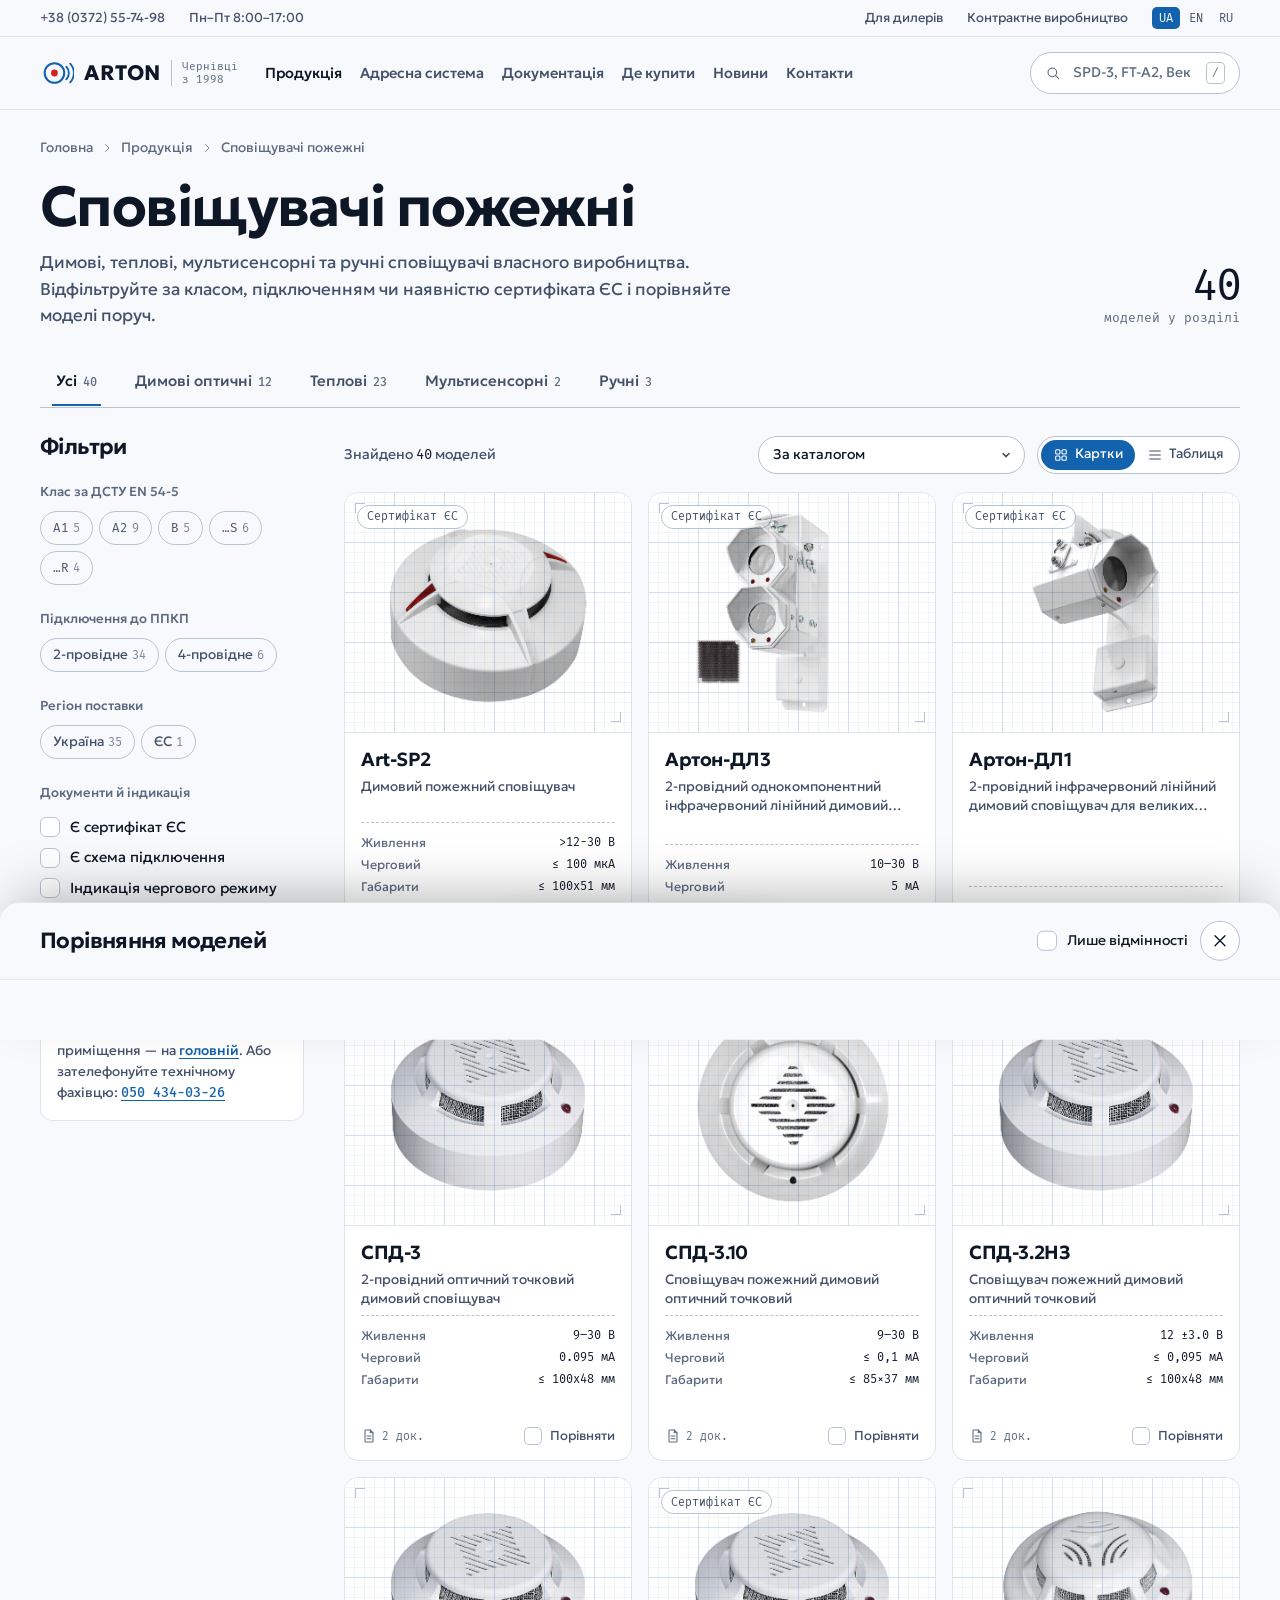
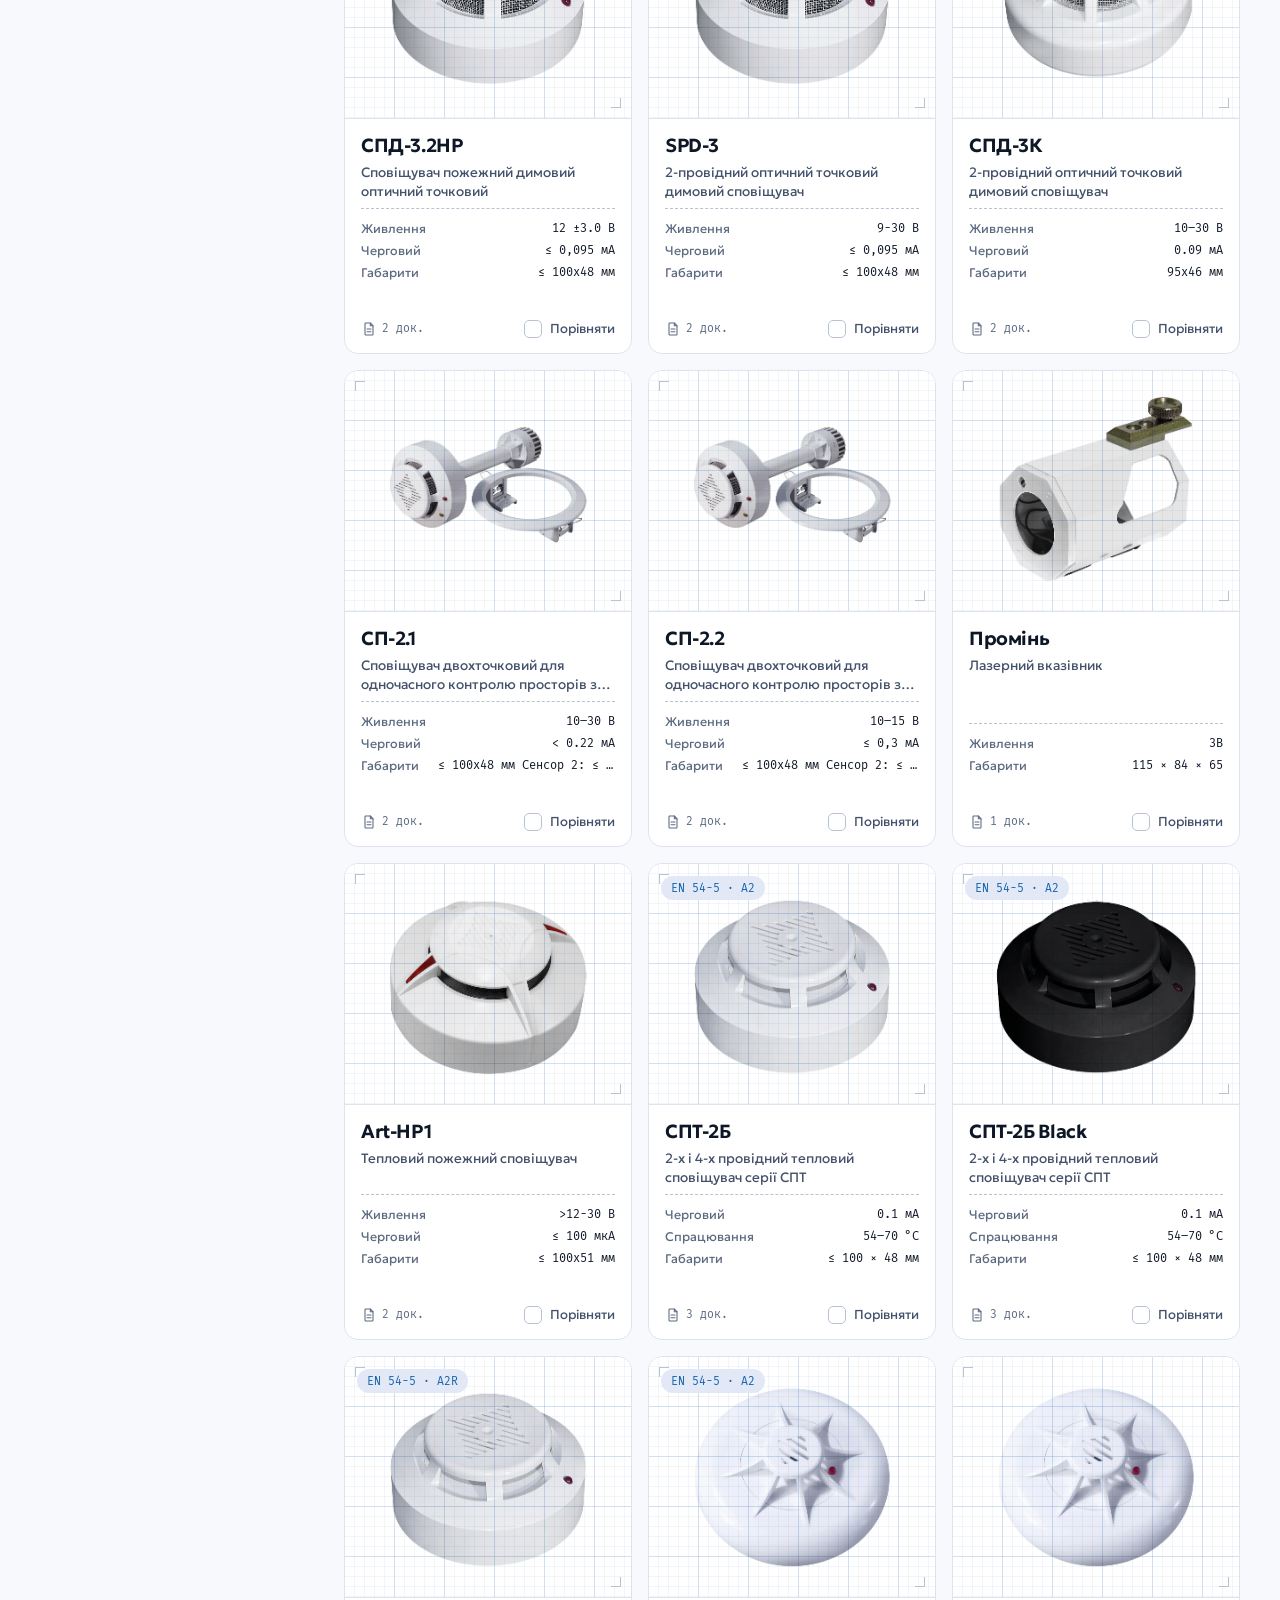
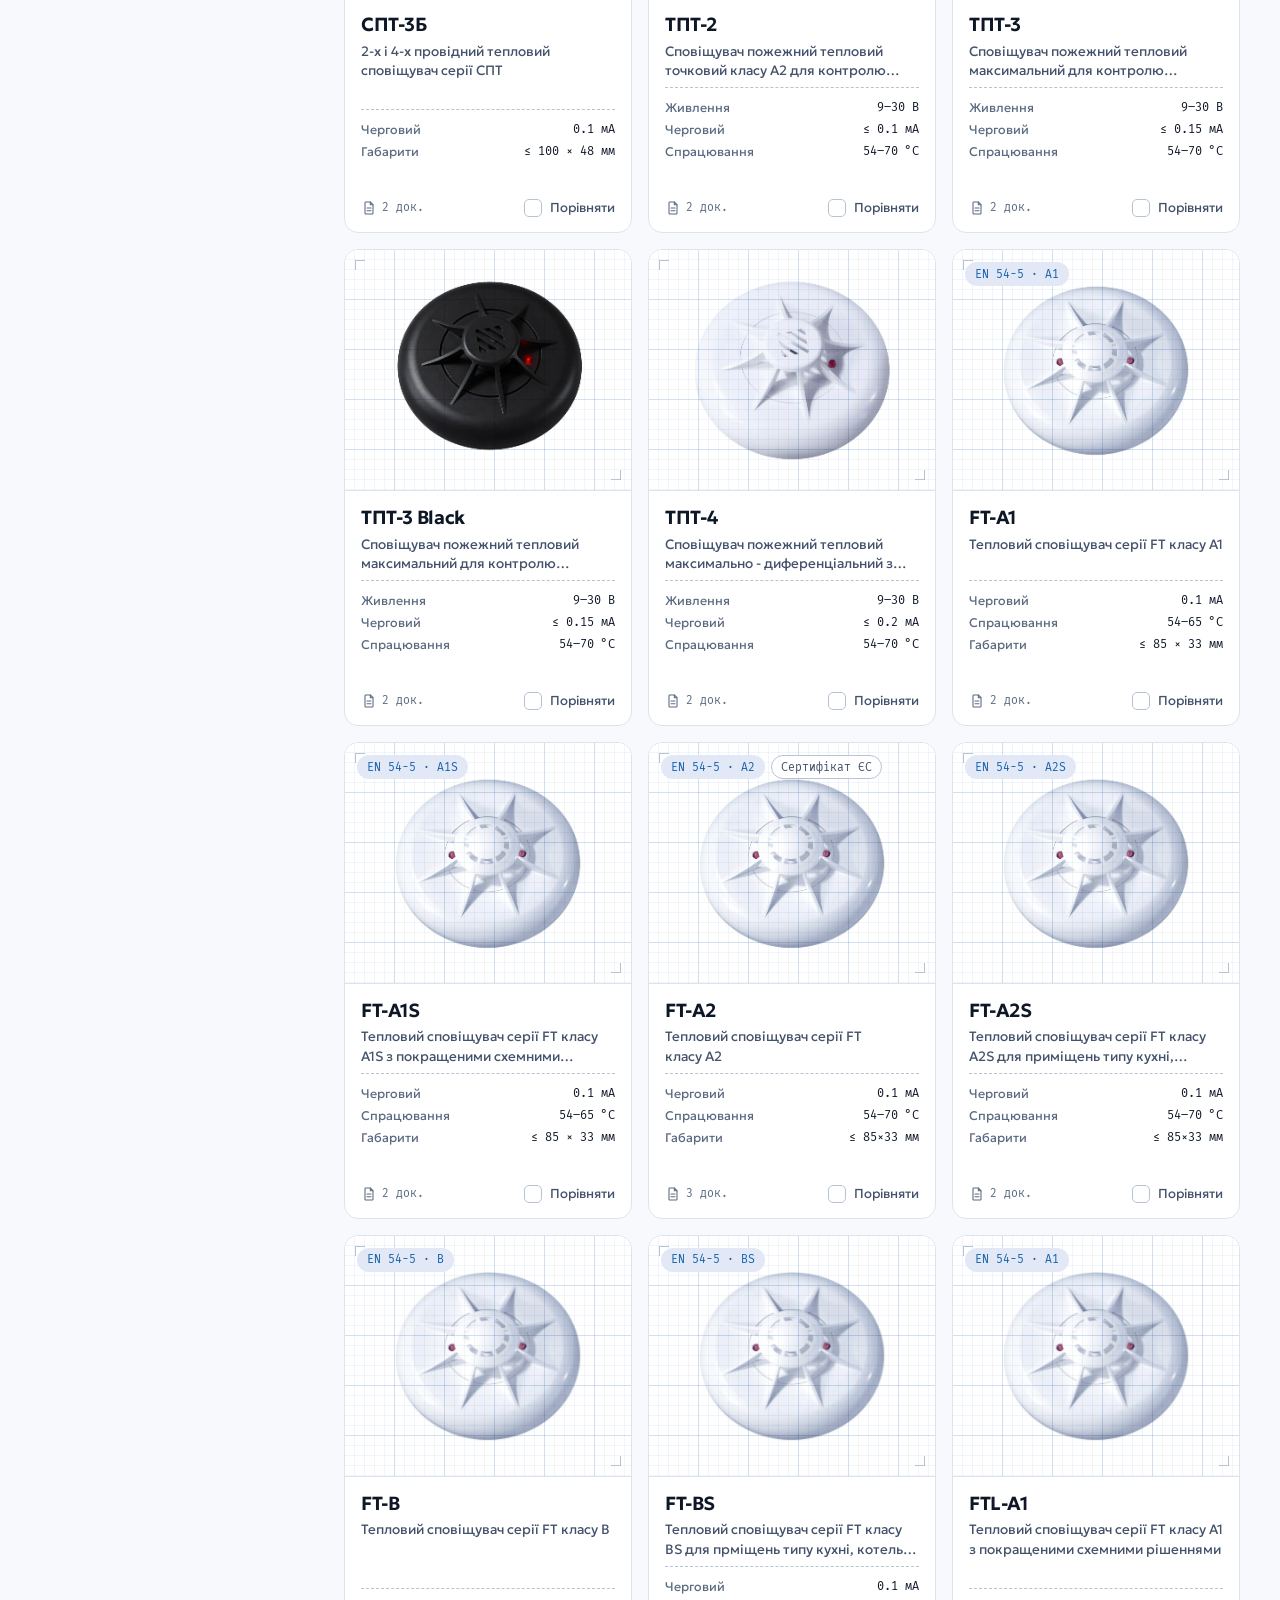
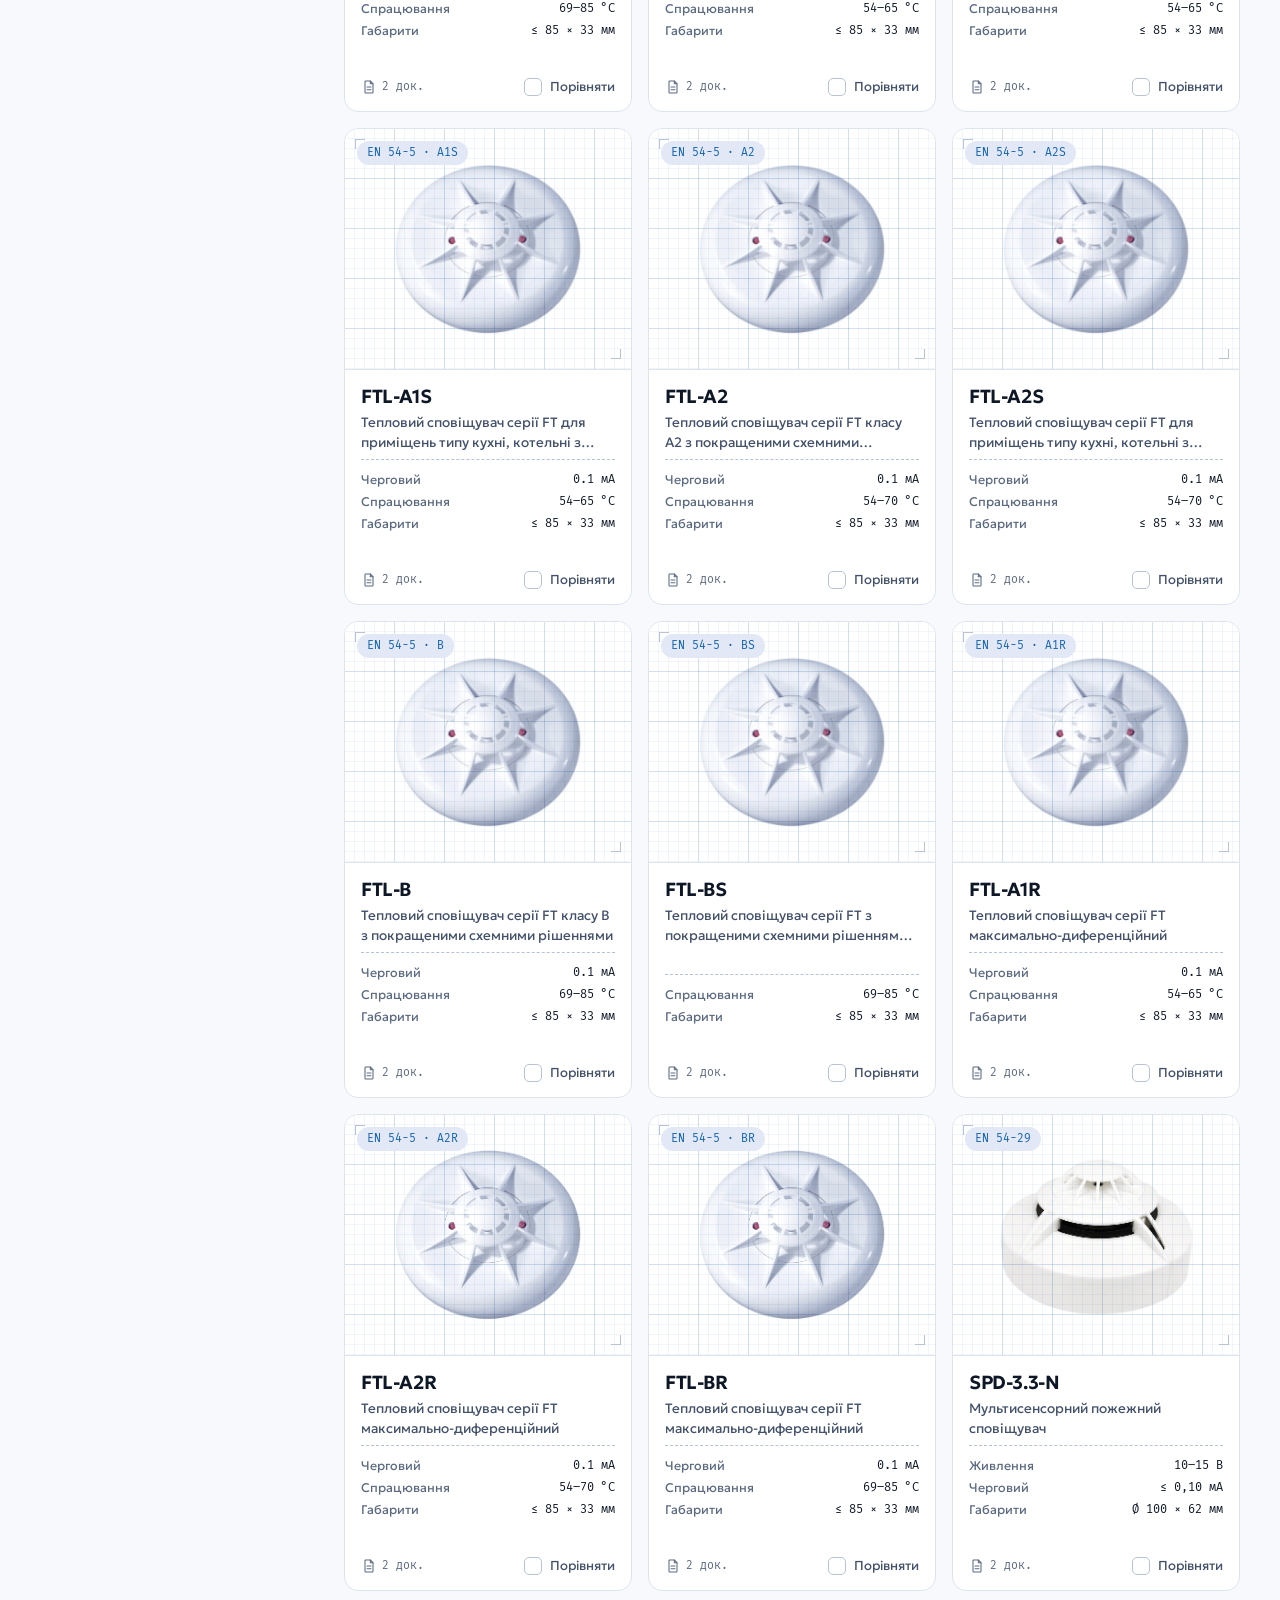
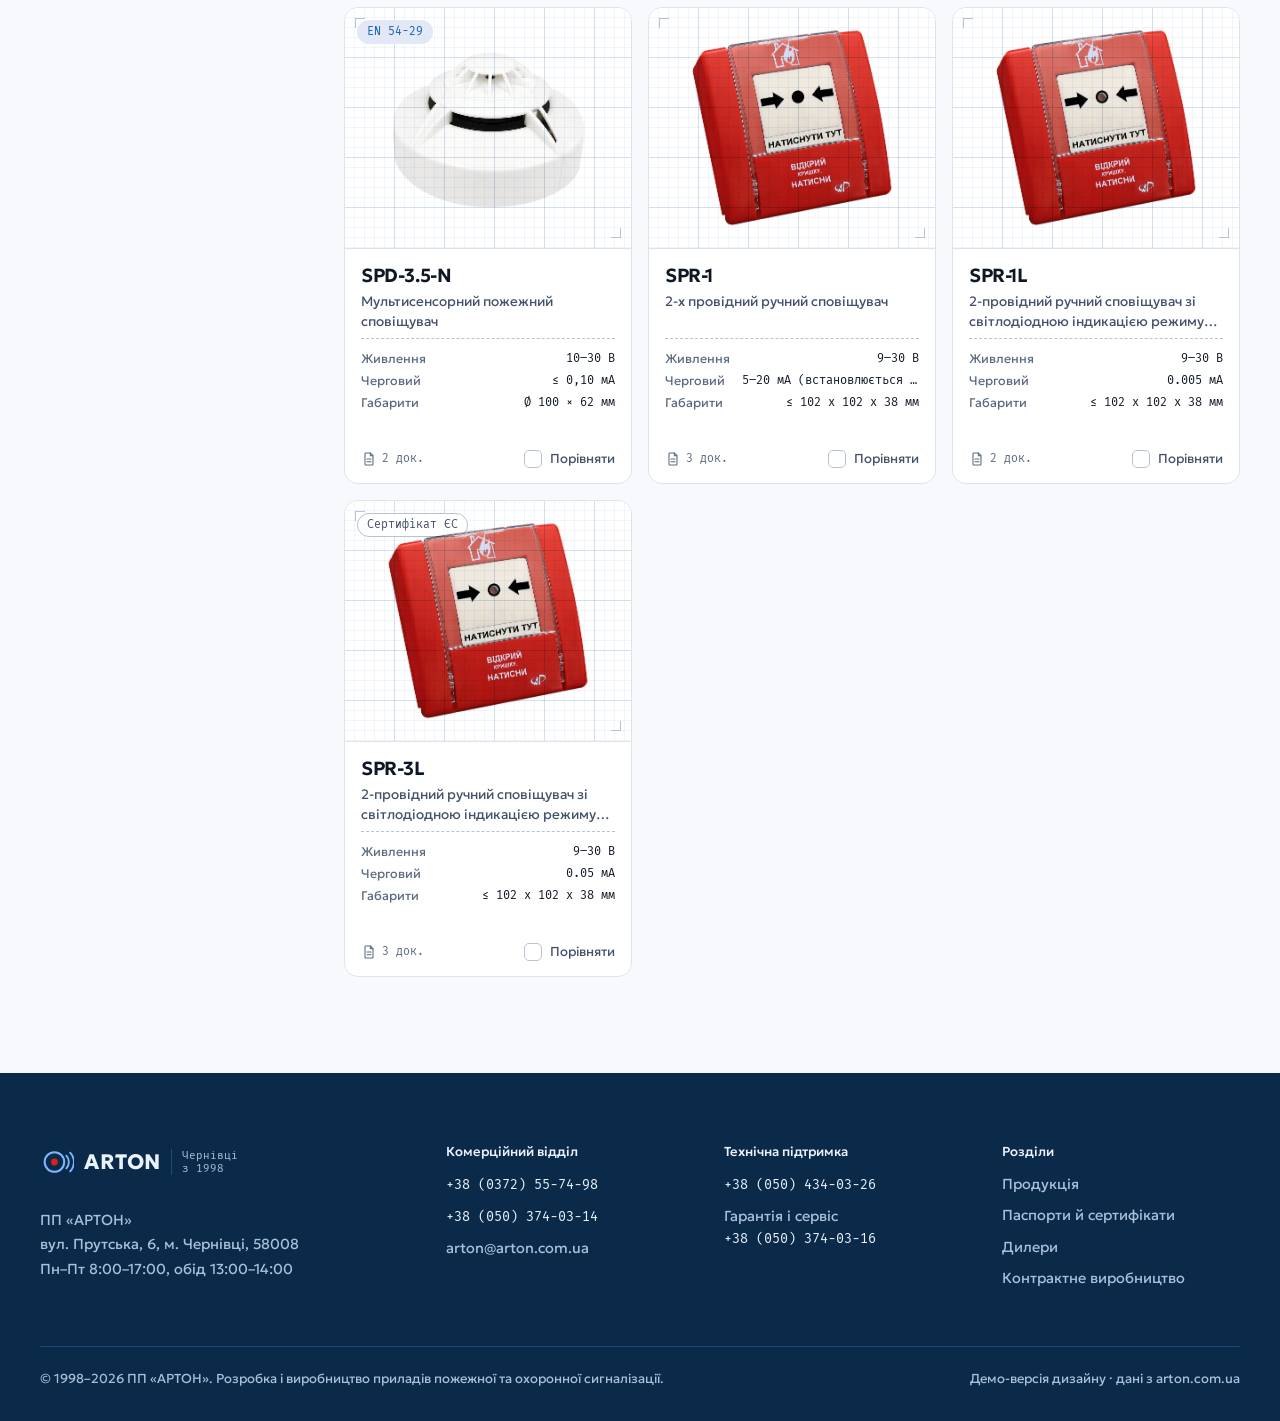
==== commit 231df304: "Меню в один рядок на середніх ширинах Co-Authored-By: Claude Opus 5.5 <noreply@anthropic.com>" ====
--- a/catalog.html
+++ b/catalog.html
@@ -10,7 +10,7 @@
 <link rel="preconnect" href="https://fonts.googleapis.com">
 <link rel="preconnect" href="https://fonts.gstatic.com" crossorigin>
 <link href="https://fonts.googleapis.com/css2?family=Geologica:wght,SHRP@300..800,0..100&family=Fira+Mono:wght@400;500&display=swap" rel="stylesheet">
-<link rel="stylesheet" href="css/style.css?v=4">
+<link rel="stylesheet" href="css/style.css?v=5">
 </head>
 <body data-page="catalog">
 <div data-header></div>
@@ -107,8 +107,8 @@
 
 <div data-footer></div>
 
-<script src="js/products.js?v=4"></script>
-<script src="js/app.js?v=4"></script>
-<script src="js/catalog.js?v=4"></script>
+<script src="js/products.js?v=5"></script>
+<script src="js/app.js?v=5"></script>
+<script src="js/catalog.js?v=5"></script>
 </body>
 </html>
--- a/css/style.css
+++ b/css/style.css
@@ -183,7 +183,7 @@
 .nav { display: flex; gap: 4px; }
 .nav a {
   padding: 8px 12px; border-radius: 8px;
-  font-size: 15px; font-weight: 500; text-decoration: none; color: var(--ink-2);
+  font-size: 15px; font-weight: 500; text-decoration: none; color: var(--ink-2); white-space: nowrap;
   transition: color 0.2s, background-color 0.2s;
 }
 .nav a:hover { color: var(--ink); background: var(--sheet-2); }
@@ -746,9 +746,15 @@
 .mnav__foot { margin-top: auto; display: grid; gap: 10px; font-size: 14px; color: var(--ink-2); }
 
 /* ============================ Responsive ============================ */
+@media (max-width: 1320px) {
+  .header .wrap { gap: 18px; }
+  .nav { gap: 0; }
+  .nav a { padding: 8px 9px; font-size: 14.5px; }
+  .header .search { width: 210px; }
+}
 @media (max-width: 1180px) {
-  .nav a { padding: 8px 9px; font-size: 14.5px; }
-  .search { width: 220px; }
+  .header .search kbd { display: none; }
+  .header .search { width: 170px; }
   .logo__since { display: none; }
 }
 
